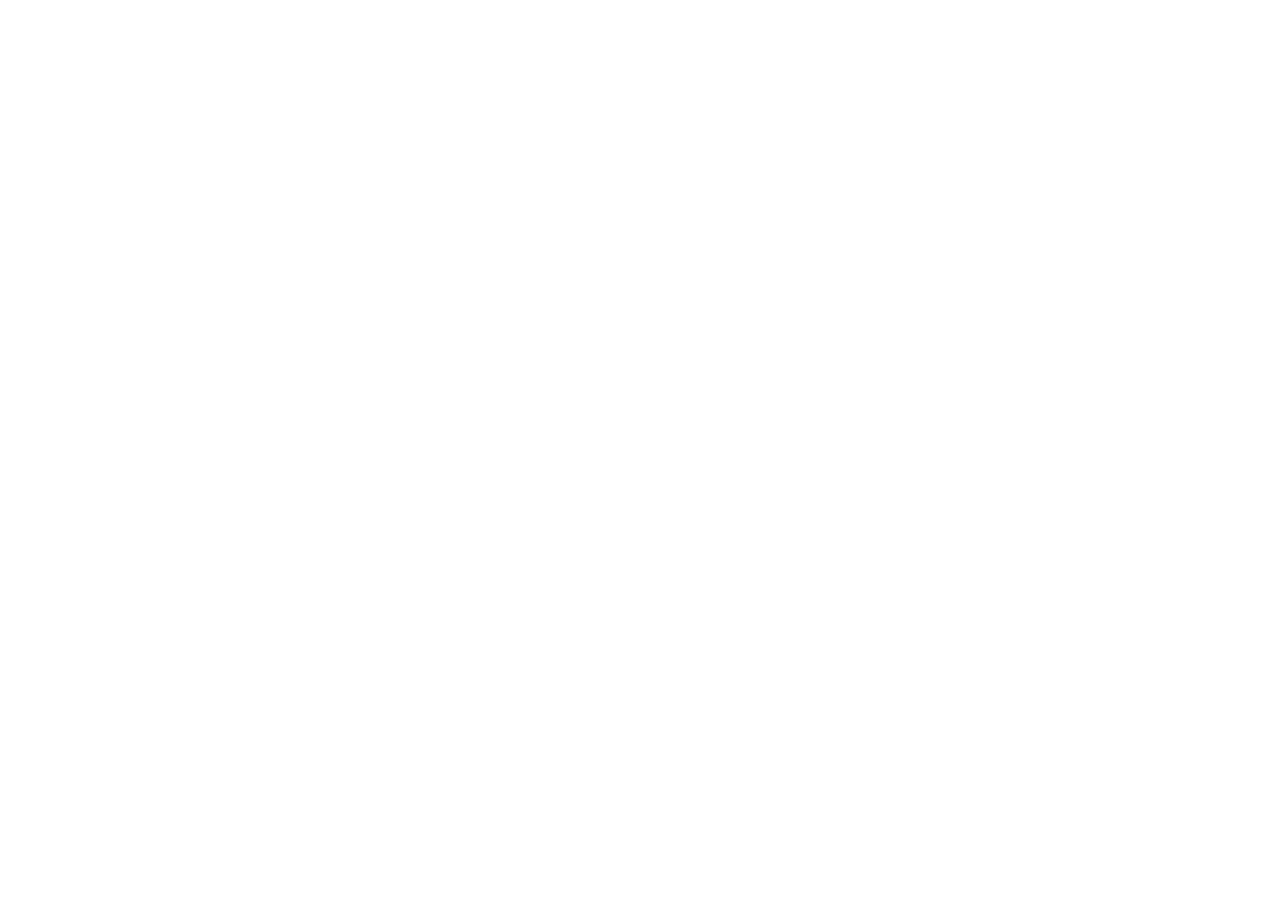
==== index.html @ 366e6bde "初始化項目" ====
<!DOCTYPE html>
<html lang="en">

<head>
    <meta charset="UTF-8">
    <meta http-equiv="X-UA-Compatible" content="IE=edge">
    <meta name="viewport" content="width=device-width, initial-scale=1.0">
    <title>Document</title>
</head>

<body>

</body>

</html>
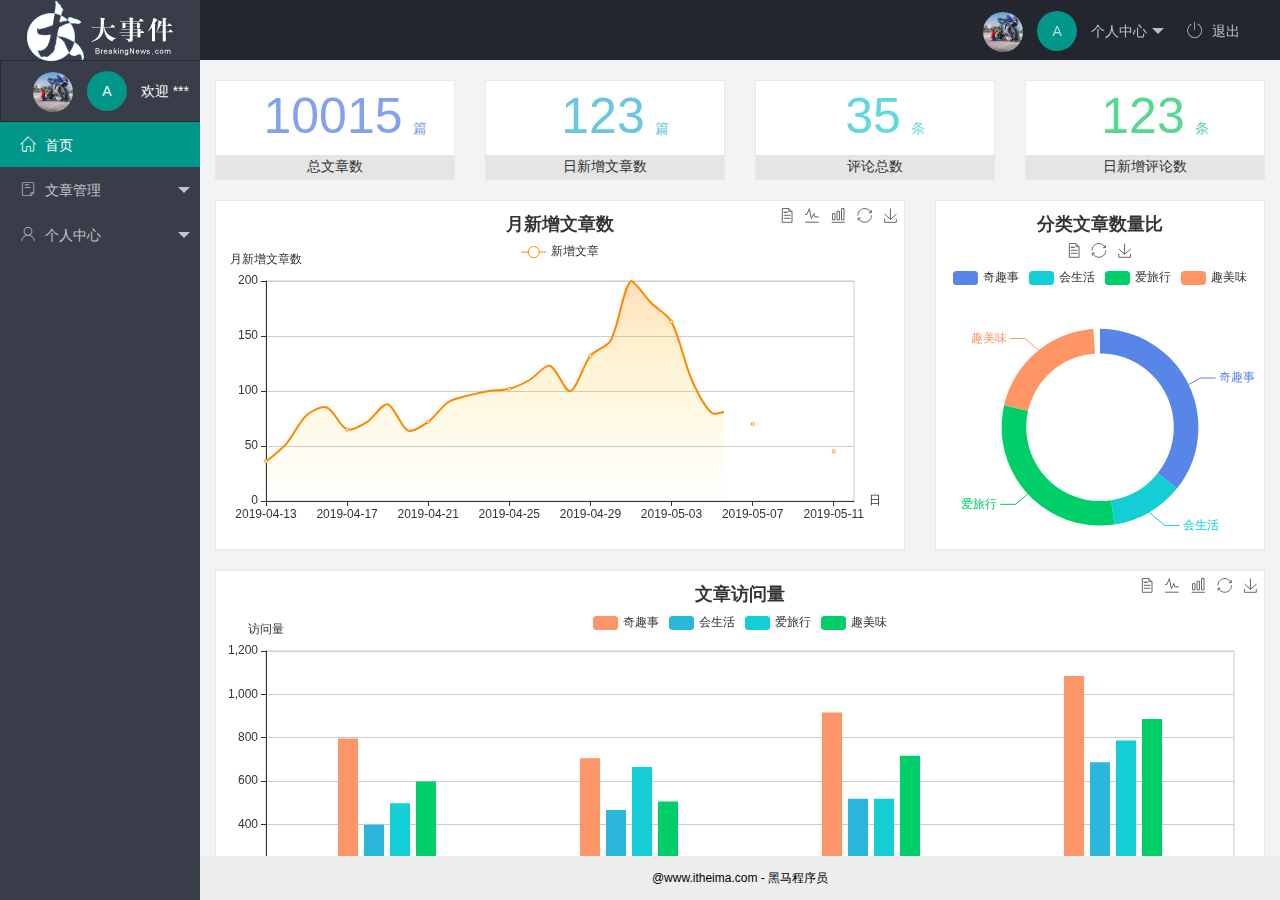
==== commit 201c950c: "完成了主页功能的开发" ====
--- a/index.html
+++ b/index.html
@@ -5,11 +5,112 @@
     <meta charset="UTF-8">
     <meta http-equiv="X-UA-Compatible" content="IE=edge">
     <meta name="viewport" content="width=device-width, initial-scale=1.0">
-    <title>Document</title>
+    <title>后台主页</title>
+    <link rel="stylesheet" href="./assets/lib/layui/css/layui.css">
+    <link rel="stylesheet" href="./assets/fonts/iconfont.css">
+    <link rel="stylesheet" href="./assets/css/index.css">
 </head>
 
 <body>
+    <div class="layui-layout layui-layout-admin">
+        <div class="layui-header">
+            <div class="layui-logo layui-hide-xs layui-bg-black">
+                <img src="./assets/images/logo.png" alt="">
+            </div>
+            <!-- 头部区域（可配合layui 已有的水平导航） -->
 
+            <ul class="layui-nav layui-layout-right">
+                <li class="layui-nav-item layui-hide layui-show-md-inline-block">
+                    <a href="javascript:;">
+                        <img src="./assets/images/adbbbaee9cd2077f464b0414a0a8ca7.jpg" class="layui-nav-img">
+                        <span class="text-avatar">A</span>
+                        个人中心
+                    </a>
+                    <dl class="layui-nav-child">
+                        <dd><a href="">基本资料</a></dd>
+                        <dd><a href="">更换头像</a></dd>
+                        <dd><a href="">重置密码</a></dd>
+                    </dl>
+                </li>
+                <li class="layui-nav-item" lay-header-event="menuRight" lay-unselect>
+                    <a href="javascript:;" id="btn_logout">
+                        <i class="iconfont icon-tuichu"></i>
+                        退出
+                    </a>
+                </li>
+            </ul>
+        </div>
+
+        <div class="layui-side layui-bg-black">
+            <div class="layui-side-scroll">
+                <!-- 头像区域 -->
+                <div class="userinfo">
+                    <img src="./assets/images/adbbbaee9cd2077f464b0414a0a8ca7.jpg" alt="" class="layui-nav-img">
+                    <span class="text-avatar">A</span>
+                    <span class="welcome">欢迎 ***</span>
+                </div>
+                <!-- 左侧导航区域（可配合layui已有的垂直导航） -->
+                <ul class="layui-nav layui-nav-tree" lay-shrink="all">
+                    <li class="layui-nav-item layui-this"><a href="./home/dashboard.html" target="fm">
+                            <i class="iconfont icon-home"></i>
+                            首页
+                        </a></li>
+                    <li class="layui-nav-item">
+                        <a class="" href="javascript:;">
+                            <i class="iconfont icon-16"></i>
+                            文章管理
+                        </a>
+                        <dl class="layui-nav-child">
+                            <dd><a href="javascript:;">
+                                    <i class="layui-icon layui-icon-app"></i>
+                                    文章类别
+                                </a></dd>
+                            <dd><a href="javascript:;"><i class="layui-icon layui-icon-app"></i>
+                                    文章列表
+                                </a></dd>
+                            <dd><a href="javascript:;"><i class="layui-icon layui-icon-app"></i>
+                                    发布文章
+                                </a></dd>
+                        </dl>
+                    </li>
+                    <li class="layui-nav-item">
+                        <a href="javascript:;">
+                            <i class="iconfont icon-user"></i>
+                            个人中心
+                        </a>
+                        <dl class="layui-nav-child">
+                            <dd><a href="javascript:;"><i class="layui-icon layui-icon-app"></i>
+                                    基本资料
+                                </a></dd>
+                            <dd><a href="javascript:;"><i class="layui-icon layui-icon-app"></i>
+                                    更换头像
+                                </a></dd>
+                            <dd><a href="javascript:;"><i class="layui-icon layui-icon-app"></i>
+                                    重置密码
+                                </a></dd>
+                        </dl>
+                    </li>
+
+
+                </ul>
+            </div>
+        </div>
+
+        <div class="layui-body">
+            <!-- 内容主体区域 -->
+            <iframe name="fm" src="./home/dashboard.html" frameborder="0"></iframe>
+        </div>
+
+        <div class="layui-footer">
+            <!-- 底部固定区域 -->
+            @www.itheima.com - 黑马程序员
+        </div>
+    </div>
+
+    <script src="./assets/lib/layui/layui.all.js"></script>
+    <script src="./assets/lib/jquery.js"></script>
+    <script src="./assets/js/baseAPI.js"></script>
+    <script src="./assets/js/index.js"></script>
 </body>
 
 </html>--- a/assets/lib/layui/css/layui.css
+++ b/assets/lib/layui/css/layui.css
@@ -0,0 +1,2 @@
+/** layui-v2.5.5 MIT License By https://www.layui.com */
+ .layui-inline,img{display:inline-block;vertical-align:middle}h1,h2,h3,h4,h5,h6{font-weight:400}.layui-edge,.layui-header,.layui-inline,.layui-main{position:relative}.layui-body,.layui-edge,.layui-elip{overflow:hidden}.layui-btn,.layui-edge,.layui-inline,img{vertical-align:middle}.layui-btn,.layui-disabled,.layui-icon,.layui-unselect{-moz-user-select:none;-webkit-user-select:none;-ms-user-select:none}.layui-elip,.layui-form-checkbox span,.layui-form-pane .layui-form-label{text-overflow:ellipsis;white-space:nowrap}.layui-breadcrumb,.layui-tree-btnGroup{visibility:hidden}blockquote,body,button,dd,div,dl,dt,form,h1,h2,h3,h4,h5,h6,input,li,ol,p,pre,td,textarea,th,ul{margin:0;padding:0;-webkit-tap-highlight-color:rgba(0,0,0,0)}a:active,a:hover{outline:0}img{border:none}li{list-style:none}table{border-collapse:collapse;border-spacing:0}h4,h5,h6{font-size:100%}button,input,optgroup,option,select,textarea{font-family:inherit;font-size:inherit;font-style:inherit;font-weight:inherit;outline:0}pre{white-space:pre-wrap;white-space:-moz-pre-wrap;white-space:-pre-wrap;white-space:-o-pre-wrap;word-wrap:break-word}body{line-height:24px;font:14px Helvetica Neue,Helvetica,PingFang SC,Tahoma,Arial,sans-serif}hr{height:1px;margin:10px 0;border:0;clear:both}a{color:#333;text-decoration:none}a:hover{color:#777}a cite{font-style:normal;*cursor:pointer}.layui-border-box,.layui-border-box *{box-sizing:border-box}.layui-box,.layui-box *{box-sizing:content-box}.layui-clear{clear:both;*zoom:1}.layui-clear:after{content:'\20';clear:both;*zoom:1;display:block;height:0}.layui-inline{*display:inline;*zoom:1}.layui-edge{display:inline-block;width:0;height:0;border-width:6px;border-style:dashed;border-color:transparent}.layui-edge-top{top:-4px;border-bottom-color:#999;border-bottom-style:solid}.layui-edge-right{border-left-color:#999;border-left-style:solid}.layui-edge-bottom{top:2px;border-top-color:#999;border-top-style:solid}.layui-edge-left{border-right-color:#999;border-right-style:solid}.layui-disabled,.layui-disabled:hover{color:#d2d2d2!important;cursor:not-allowed!important}.layui-circle{border-radius:100%}.layui-show{display:block!important}.layui-hide{display:none!important}@font-face{font-family:layui-icon;src:url(../font/iconfont.eot?v=250);src:url(../font/iconfont.eot?v=250#iefix) format('embedded-opentype'),url(../font/iconfont.woff2?v=250) format('woff2'),url(../font/iconfont.woff?v=250) format('woff'),url(../font/iconfont.ttf?v=250) format('truetype'),url(../font/iconfont.svg?v=250#layui-icon) format('svg')}.layui-icon{font-family:layui-icon!important;font-size:16px;font-style:normal;-webkit-font-smoothing:antialiased;-moz-osx-font-smoothing:grayscale}.layui-icon-reply-fill:before{content:"\e611"}.layui-icon-set-fill:before{content:"\e614"}.layui-icon-menu-fill:before{content:"\e60f"}.layui-icon-search:before{content:"\e615"}.layui-icon-share:before{content:"\e641"}.layui-icon-set-sm:before{content:"\e620"}.layui-icon-engine:before{content:"\e628"}.layui-icon-close:before{content:"\1006"}.layui-icon-close-fill:before{content:"\1007"}.layui-icon-chart-screen:before{content:"\e629"}.layui-icon-star:before{content:"\e600"}.layui-icon-circle-dot:before{content:"\e617"}.layui-icon-chat:before{content:"\e606"}.layui-icon-release:before{content:"\e609"}.layui-icon-list:before{content:"\e60a"}.layui-icon-chart:before{content:"\e62c"}.layui-icon-ok-circle:before{content:"\1005"}.layui-icon-layim-theme:before{content:"\e61b"}.layui-icon-table:before{content:"\e62d"}.layui-icon-right:before{content:"\e602"}.layui-icon-left:before{content:"\e603"}.layui-icon-cart-simple:before{content:"\e698"}.layui-icon-face-cry:before{content:"\e69c"}.layui-icon-face-smile:before{content:"\e6af"}.layui-icon-survey:before{content:"\e6b2"}.layui-icon-tree:before{content:"\e62e"}.layui-icon-upload-circle:before{content:"\e62f"}.layui-icon-add-circle:before{content:"\e61f"}.layui-icon-download-circle:before{content:"\e601"}.layui-icon-templeate-1:before{content:"\e630"}.layui-icon-util:before{content:"\e631"}.layui-icon-face-surprised:before{content:"\e664"}.layui-icon-edit:before{content:"\e642"}.layui-icon-speaker:before{content:"\e645"}.layui-icon-down:before{content:"\e61a"}.layui-icon-file:before{content:"\e621"}.layui-icon-layouts:before{content:"\e632"}.layui-icon-rate-half:before{content:"\e6c9"}.layui-icon-add-circle-fine:before{content:"\e608"}.layui-icon-prev-circle:before{content:"\e633"}.layui-icon-read:before{content:"\e705"}.layui-icon-404:before{content:"\e61c"}.layui-icon-carousel:before{content:"\e634"}.layui-icon-help:before{content:"\e607"}.layui-icon-code-circle:before{content:"\e635"}.layui-icon-water:before{content:"\e636"}.layui-icon-username:before{content:"\e66f"}.layui-icon-find-fill:before{content:"\e670"}.layui-icon-about:before{content:"\e60b"}.layui-icon-location:before{content:"\e715"}.layui-icon-up:before{content:"\e619"}.layui-icon-pause:before{content:"\e651"}.layui-icon-date:before{content:"\e637"}.layui-icon-layim-uploadfile:before{content:"\e61d"}.layui-icon-delete:before{content:"\e640"}.layui-icon-play:before{content:"\e652"}.layui-icon-top:before{content:"\e604"}.layui-icon-friends:before{content:"\e612"}.layui-icon-refresh-3:before{content:"\e9aa"}.layui-icon-ok:before{content:"\e605"}.layui-icon-layer:before{content:"\e638"}.layui-icon-face-smile-fine:before{content:"\e60c"}.layui-icon-dollar:before{content:"\e659"}.layui-icon-group:before{content:"\e613"}.layui-icon-layim-download:before{content:"\e61e"}.layui-icon-picture-fine:before{content:"\e60d"}.layui-icon-link:before{content:"\e64c"}.layui-icon-diamond:before{content:"\e735"}.layui-icon-log:before{content:"\e60e"}.layui-icon-rate-solid:before{content:"\e67a"}.layui-icon-fonts-del:before{content:"\e64f"}.layui-icon-unlink:before{content:"\e64d"}.layui-icon-fonts-clear:before{content:"\e639"}.layui-icon-triangle-r:before{content:"\e623"}.layui-icon-circle:before{content:"\e63f"}.layui-icon-radio:before{content:"\e643"}.layui-icon-align-center:before{content:"\e647"}.layui-icon-align-right:before{content:"\e648"}.layui-icon-align-left:before{content:"\e649"}.layui-icon-loading-1:before{content:"\e63e"}.layui-icon-return:before{content:"\e65c"}.layui-icon-fonts-strong:before{content:"\e62b"}.layui-icon-upload:before{content:"\e67c"}.layui-icon-dialogue:before{content:"\e63a"}.layui-icon-video:before{content:"\e6ed"}.layui-icon-headset:before{content:"\e6fc"}.layui-icon-cellphone-fine:before{content:"\e63b"}.layui-icon-add-1:before{content:"\e654"}.layui-icon-face-smile-b:before{content:"\e650"}.layui-icon-fonts-html:before{content:"\e64b"}.layui-icon-form:before{content:"\e63c"}.layui-icon-cart:before{content:"\e657"}.layui-icon-camera-fill:before{content:"\e65d"}.layui-icon-tabs:before{content:"\e62a"}.layui-icon-fonts-code:before{content:"\e64e"}.layui-icon-fire:before{content:"\e756"}.layui-icon-set:before{content:"\e716"}.layui-icon-fonts-u:before{content:"\e646"}.layui-icon-triangle-d:before{content:"\e625"}.layui-icon-tips:before{content:"\e702"}.layui-icon-picture:before{content:"\e64a"}.layui-icon-more-vertical:before{content:"\e671"}.layui-icon-flag:before{content:"\e66c"}.layui-icon-loading:before{content:"\e63d"}.layui-icon-fonts-i:before{content:"\e644"}.layui-icon-refresh-1:before{content:"\e666"}.layui-icon-rmb:before{content:"\e65e"}.layui-icon-home:before{content:"\e68e"}.layui-icon-user:before{content:"\e770"}.layui-icon-notice:before{content:"\e667"}.layui-icon-login-weibo:before{content:"\e675"}.layui-icon-voice:before{content:"\e688"}.layui-icon-upload-drag:before{content:"\e681"}.layui-icon-login-qq:before{content:"\e676"}.layui-icon-snowflake:before{content:"\e6b1"}.layui-icon-file-b:before{content:"\e655"}.layui-icon-template:before{content:"\e663"}.layui-icon-auz:before{content:"\e672"}.layui-icon-console:before{content:"\e665"}.layui-icon-app:before{content:"\e653"}.layui-icon-prev:before{content:"\e65a"}.layui-icon-website:before{content:"\e7ae"}.layui-icon-next:before{content:"\e65b"}.layui-icon-component:before{content:"\e857"}.layui-icon-more:before{content:"\e65f"}.layui-icon-login-wechat:before{content:"\e677"}.layui-icon-shrink-right:before{content:"\e668"}.layui-icon-spread-left:before{content:"\e66b"}.layui-icon-camera:before{content:"\e660"}.layui-icon-note:before{content:"\e66e"}.layui-icon-refresh:before{content:"\e669"}.layui-icon-female:before{content:"\e661"}.layui-icon-male:before{content:"\e662"}.layui-icon-password:before{content:"\e673"}.layui-icon-senior:before{content:"\e674"}.layui-icon-theme:before{content:"\e66a"}.layui-icon-tread:before{content:"\e6c5"}.layui-icon-praise:before{content:"\e6c6"}.layui-icon-star-fill:before{content:"\e658"}.layui-icon-rate:before{content:"\e67b"}.layui-icon-template-1:before{content:"\e656"}.layui-icon-vercode:before{content:"\e679"}.layui-icon-cellphone:before{content:"\e678"}.layui-icon-screen-full:before{content:"\e622"}.layui-icon-screen-restore:before{content:"\e758"}.layui-icon-cols:before{content:"\e610"}.layui-icon-export:before{content:"\e67d"}.layui-icon-print:before{content:"\e66d"}.layui-icon-slider:before{content:"\e714"}.layui-icon-addition:before{content:"\e624"}.layui-icon-subtraction:before{content:"\e67e"}.layui-icon-service:before{content:"\e626"}.layui-icon-transfer:before{content:"\e691"}.layui-main{width:1140px;margin:0 auto}.layui-header{z-index:1000;height:60px}.layui-header a:hover{transition:all .5s;-webkit-transition:all .5s}.layui-side{position:fixed;left:0;top:0;bottom:0;z-index:999;width:200px;overflow-x:hidden}.layui-side-scroll{position:relative;width:220px;height:100%;overflow-x:hidden}.layui-body{position:absolute;left:200px;right:0;top:0;bottom:0;z-index:998;width:auto;overflow-y:auto;box-sizing:border-box}.layui-layout-body{overflow:hidden}.layui-layout-admin .layui-header{background-color:#23262E}.layui-layout-admin .layui-side{top:60px;width:200px;overflow-x:hidden}.layui-layout-admin .layui-body{position:fixed;top:60px;bottom:44px}.layui-layout-admin .layui-main{width:auto;margin:0 15px}.layui-layout-admin .layui-footer{position:fixed;left:200px;right:0;bottom:0;height:44px;line-height:44px;padding:0 15px;background-color:#eee}.layui-layout-admin .layui-logo{position:absolute;left:0;top:0;width:200px;height:100%;line-height:60px;text-align:center;color:#009688;font-size:16px}.layui-layout-admin .layui-header .layui-nav{background:0 0}.layui-layout-left{position:absolute!important;left:200px;top:0}.layui-layout-right{position:absolute!important;right:0;top:0}.layui-container{position:relative;margin:0 auto;padding:0 15px;box-sizing:border-box}.layui-fluid{position:relative;margin:0 auto;padding:0 15px}.layui-row:after,.layui-row:before{content:'';display:block;clear:both}.layui-col-lg1,.layui-col-lg10,.layui-col-lg11,.layui-col-lg12,.layui-col-lg2,.layui-col-lg3,.layui-col-lg4,.layui-col-lg5,.layui-col-lg6,.layui-col-lg7,.layui-col-lg8,.layui-col-lg9,.layui-col-md1,.layui-col-md10,.layui-col-md11,.layui-col-md12,.layui-col-md2,.layui-col-md3,.layui-col-md4,.layui-col-md5,.layui-col-md6,.layui-col-md7,.layui-col-md8,.layui-col-md9,.layui-col-sm1,.layui-col-sm10,.layui-col-sm11,.layui-col-sm12,.layui-col-sm2,.layui-col-sm3,.layui-col-sm4,.layui-col-sm5,.layui-col-sm6,.layui-col-sm7,.layui-col-sm8,.layui-col-sm9,.layui-col-xs1,.layui-col-xs10,.layui-col-xs11,.layui-col-xs12,.layui-col-xs2,.layui-col-xs3,.layui-col-xs4,.layui-col-xs5,.layui-col-xs6,.layui-col-xs7,.layui-col-xs8,.layui-col-xs9{position:relative;display:block;box-sizing:border-box}.layui-col-xs1,.layui-col-xs10,.layui-col-xs11,.layui-col-xs12,.layui-col-xs2,.layui-col-xs3,.layui-col-xs4,.layui-col-xs5,.layui-col-xs6,.layui-col-xs7,.layui-col-xs8,.layui-col-xs9{float:left}.layui-col-xs1{width:8.33333333%}.layui-col-xs2{width:16.66666667%}.layui-col-xs3{width:25%}.layui-col-xs4{width:33.33333333%}.layui-col-xs5{width:41.66666667%}.layui-col-xs6{width:50%}.layui-col-xs7{width:58.33333333%}.layui-col-xs8{width:66.66666667%}.layui-col-xs9{width:75%}.layui-col-xs10{width:83.33333333%}.layui-col-xs11{width:91.66666667%}.layui-col-xs12{width:100%}.layui-col-xs-offset1{margin-left:8.33333333%}.layui-col-xs-offset2{margin-left:16.66666667%}.layui-col-xs-offset3{margin-left:25%}.layui-col-xs-offset4{margin-left:33.33333333%}.layui-col-xs-offset5{margin-left:41.66666667%}.layui-col-xs-offset6{margin-left:50%}.layui-col-xs-offset7{margin-left:58.33333333%}.layui-col-xs-offset8{margin-left:66.66666667%}.layui-col-xs-offset9{margin-left:75%}.layui-col-xs-offset10{margin-left:83.33333333%}.layui-col-xs-offset11{margin-left:91.66666667%}.layui-col-xs-offset12{margin-left:100%}@media screen and (max-width:768px){.layui-hide-xs{display:none!important}.layui-show-xs-block{display:block!important}.layui-show-xs-inline{display:inline!important}.layui-show-xs-inline-block{display:inline-block!important}}@media screen and (min-width:768px){.layui-container{width:750px}.layui-hide-sm{display:none!important}.layui-show-sm-block{display:block!important}.layui-show-sm-inline{display:inline!important}.layui-show-sm-inline-block{display:inline-block!important}.layui-col-sm1,.layui-col-sm10,.layui-col-sm11,.layui-col-sm12,.layui-col-sm2,.layui-col-sm3,.layui-col-sm4,.layui-col-sm5,.layui-col-sm6,.layui-col-sm7,.layui-col-sm8,.layui-col-sm9{float:left}.layui-col-sm1{width:8.33333333%}.layui-col-sm2{width:16.66666667%}.layui-col-sm3{width:25%}.layui-col-sm4{width:33.33333333%}.layui-col-sm5{width:41.66666667%}.layui-col-sm6{width:50%}.layui-col-sm7{width:58.33333333%}.layui-col-sm8{width:66.66666667%}.layui-col-sm9{width:75%}.layui-col-sm10{width:83.33333333%}.layui-col-sm11{width:91.66666667%}.layui-col-sm12{width:100%}.layui-col-sm-offset1{margin-left:8.33333333%}.layui-col-sm-offset2{margin-left:16.66666667%}.layui-col-sm-offset3{margin-left:25%}.layui-col-sm-offset4{margin-left:33.33333333%}.layui-col-sm-offset5{margin-left:41.66666667%}.layui-col-sm-offset6{margin-left:50%}.layui-col-sm-offset7{margin-left:58.33333333%}.layui-col-sm-offset8{margin-left:66.66666667%}.layui-col-sm-offset9{margin-left:75%}.layui-col-sm-offset10{margin-left:83.33333333%}.layui-col-sm-offset11{margin-left:91.66666667%}.layui-col-sm-offset12{margin-left:100%}}@media screen and (min-width:992px){.layui-container{width:970px}.layui-hide-md{display:none!important}.layui-show-md-block{display:block!important}.layui-show-md-inline{display:inline!important}.layui-show-md-inline-block{display:inline-block!important}.layui-col-md1,.layui-col-md10,.layui-col-md11,.layui-col-md12,.layui-col-md2,.layui-col-md3,.layui-col-md4,.layui-col-md5,.layui-col-md6,.layui-col-md7,.layui-col-md8,.layui-col-md9{float:left}.layui-col-md1{width:8.33333333%}.layui-col-md2{width:16.66666667%}.layui-col-md3{width:25%}.layui-col-md4{width:33.33333333%}.layui-col-md5{width:41.66666667%}.layui-col-md6{width:50%}.layui-col-md7{width:58.33333333%}.layui-col-md8{width:66.66666667%}.layui-col-md9{width:75%}.layui-col-md10{width:83.33333333%}.layui-col-md11{width:91.66666667%}.layui-col-md12{width:100%}.layui-col-md-offset1{margin-left:8.33333333%}.layui-col-md-offset2{margin-left:16.66666667%}.layui-col-md-offset3{margin-left:25%}.layui-col-md-offset4{margin-left:33.33333333%}.layui-col-md-offset5{margin-left:41.66666667%}.layui-col-md-offset6{margin-left:50%}.layui-col-md-offset7{margin-left:58.33333333%}.layui-col-md-offset8{margin-left:66.66666667%}.layui-col-md-offset9{margin-left:75%}.layui-col-md-offset10{margin-left:83.33333333%}.layui-col-md-offset11{margin-left:91.66666667%}.layui-col-md-offset12{margin-left:100%}}@media screen and (min-width:1200px){.layui-container{width:1170px}.layui-hide-lg{display:none!important}.layui-show-lg-block{display:block!important}.layui-show-lg-inline{display:inline!important}.layui-show-lg-inline-block{display:inline-block!important}.layui-col-lg1,.layui-col-lg10,.layui-col-lg11,.layui-col-lg12,.layui-col-lg2,.layui-col-lg3,.layui-col-lg4,.layui-col-lg5,.layui-col-lg6,.layui-col-lg7,.layui-col-lg8,.layui-col-lg9{float:left}.layui-col-lg1{width:8.33333333%}.layui-col-lg2{width:16.66666667%}.layui-col-lg3{width:25%}.layui-col-lg4{width:33.33333333%}.layui-col-lg5{width:41.66666667%}.layui-col-lg6{width:50%}.layui-col-lg7{width:58.33333333%}.layui-col-lg8{width:66.66666667%}.layui-col-lg9{width:75%}.layui-col-lg10{width:83.33333333%}.layui-col-lg11{width:91.66666667%}.layui-col-lg12{width:100%}.layui-col-lg-offset1{margin-left:8.33333333%}.layui-col-lg-offset2{margin-left:16.66666667%}.layui-col-lg-offset3{margin-left:25%}.layui-col-lg-offset4{margin-left:33.33333333%}.layui-col-lg-offset5{margin-left:41.66666667%}.layui-col-lg-offset6{margin-left:50%}.layui-col-lg-offset7{margin-left:58.33333333%}.layui-col-lg-offset8{margin-left:66.66666667%}.layui-col-lg-offset9{margin-left:75%}.layui-col-lg-offset10{margin-left:83.33333333%}.layui-col-lg-offset11{margin-left:91.66666667%}.layui-col-lg-offset12{margin-left:100%}}.layui-col-space1{margin:-.5px}.layui-col-space1>*{padding:.5px}.layui-col-space3{margin:-1.5px}.layui-col-space3>*{padding:1.5px}.layui-col-space5{margin:-2.5px}.layui-col-space5>*{padding:2.5px}.layui-col-space8{margin:-3.5px}.layui-col-space8>*{padding:3.5px}.layui-col-space10{margin:-5px}.layui-col-space10>*{padding:5px}.layui-col-space12{margin:-6px}.layui-col-space12>*{padding:6px}.layui-col-space15{margin:-7.5px}.layui-col-space15>*{padding:7.5px}.layui-col-space18{margin:-9px}.layui-col-space18>*{padding:9px}.layui-col-space20{margin:-10px}.layui-col-space20>*{padding:10px}.layui-col-space22{margin:-11px}.layui-col-space22>*{padding:11px}.layui-col-space25{margin:-12.5px}.layui-col-space25>*{padding:12.5px}.layui-col-space30{margin:-15px}.layui-col-space30>*{padding:15px}.layui-btn,.layui-input,.layui-select,.layui-textarea,.layui-upload-button{outline:0;-webkit-appearance:none;transition:all .3s;-webkit-transition:all .3s;box-sizing:border-box}.layui-elem-quote{margin-bottom:10px;padding:15px;line-height:22px;border-left:5px solid #009688;border-radius:0 2px 2px 0;background-color:#f2f2f2}.layui-quote-nm{border-style:solid;border-width:1px 1px 1px 5px;background:0 0}.layui-elem-field{margin-bottom:10px;padding:0;border-width:1px;border-style:solid}.layui-elem-field legend{margin-left:20px;padding:0 10px;font-size:20px;font-weight:300}.layui-field-title{margin:10px 0 20px;border-width:1px 0 0}.layui-field-box{padding:10px 15px}.layui-field-title .layui-field-box{padding:10px 0}.layui-progress{position:relative;height:6px;border-radius:20px;background-color:#e2e2e2}.layui-progress-bar{position:absolute;left:0;top:0;width:0;max-width:100%;height:6px;border-radius:20px;text-align:right;background-color:#5FB878;transition:all .3s;-webkit-transition:all .3s}.layui-progress-big,.layui-progress-big .layui-progress-bar{height:18px;line-height:18px}.layui-progress-text{position:relative;top:-20px;line-height:18px;font-size:12px;color:#666}.layui-progress-big .layui-progress-text{position:static;padding:0 10px;color:#fff}.layui-collapse{border-width:1px;border-style:solid;border-radius:2px}.layui-colla-content,.layui-colla-item{border-top-width:1px;border-top-style:solid}.layui-colla-item:first-child{border-top:none}.layui-colla-title{position:relative;height:42px;line-height:42px;padding:0 15px 0 35px;color:#333;background-color:#f2f2f2;cursor:pointer;font-size:14px;overflow:hidden}.layui-colla-content{display:none;padding:10px 15px;line-height:22px;color:#666}.layui-colla-icon{position:absolute;left:15px;top:0;font-size:14px}.layui-card{margin-bottom:15px;border-radius:2px;background-color:#fff;box-shadow:0 1px 2px 0 rgba(0,0,0,.05)}.layui-card:last-child{margin-bottom:0}.layui-card-header{position:relative;height:42px;line-height:42px;padding:0 15px;border-bottom:1px solid #f6f6f6;color:#333;border-radius:2px 2px 0 0;font-size:14px}.layui-bg-black,.layui-bg-blue,.layui-bg-cyan,.layui-bg-green,.layui-bg-orange,.layui-bg-red{color:#fff!important}.layui-card-body{position:relative;padding:10px 15px;line-height:24px}.layui-card-body[pad15]{padding:15px}.layui-card-body[pad20]{padding:20px}.layui-card-body .layui-table{margin:5px 0}.layui-card .layui-tab{margin:0}.layui-panel-window{position:relative;padding:15px;border-radius:0;border-top:5px solid #E6E6E6;background-color:#fff}.layui-auxiliar-moving{position:fixed;left:0;right:0;top:0;bottom:0;width:100%;height:100%;background:0 0;z-index:9999999999}.layui-form-label,.layui-form-mid,.layui-form-select,.layui-input-block,.layui-input-inline,.layui-textarea{position:relative}.layui-bg-red{background-color:#FF5722!important}.layui-bg-orange{background-color:#FFB800!important}.layui-bg-green{background-color:#009688!important}.layui-bg-cyan{background-color:#2F4056!important}.layui-bg-blue{background-color:#1E9FFF!important}.layui-bg-black{background-color:#393D49!important}.layui-bg-gray{background-color:#eee!important;color:#666!important}.layui-badge-rim,.layui-colla-content,.layui-colla-item,.layui-collapse,.layui-elem-field,.layui-form-pane .layui-form-item[pane],.layui-form-pane .layui-form-label,.layui-input,.layui-layedit,.layui-layedit-tool,.layui-quote-nm,.layui-select,.layui-tab-bar,.layui-tab-card,.layui-tab-title,.layui-tab-title .layui-this:after,.layui-textarea{border-color:#e6e6e6}.layui-timeline-item:before,hr{background-color:#e6e6e6}.layui-text{line-height:22px;font-size:14px;color:#666}.layui-text h1,.layui-text h2,.layui-text h3{font-weight:500;color:#333}.layui-text h1{font-size:30px}.layui-text h2{font-size:24px}.layui-text h3{font-size:18px}.layui-text a:not(.layui-btn){color:#01AAED}.layui-text a:not(.layui-btn):hover{text-decoration:underline}.layui-text ul{padding:5px 0 5px 15px}.layui-text ul li{margin-top:5px;list-style-type:disc}.layui-text em,.layui-word-aux{color:#999!important;padding:0 5px!important}.layui-btn{display:inline-block;height:38px;line-height:38px;padding:0 18px;background-color:#009688;color:#fff;white-space:nowrap;text-align:center;font-size:14px;border:none;border-radius:2px;cursor:pointer}.layui-btn:hover{opacity:.8;filter:alpha(opacity=80);color:#fff}.layui-btn:active{opacity:1;filter:alpha(opacity=100)}.layui-btn+.layui-btn{margin-left:10px}.layui-btn-container{font-size:0}.layui-btn-container .layui-btn{margin-right:10px;margin-bottom:10px}.layui-btn-container .layui-btn+.layui-btn{margin-left:0}.layui-table .layui-btn-container .layui-btn{margin-bottom:9px}.layui-btn-radius{border-radius:100px}.layui-btn .layui-icon{margin-right:3px;font-size:18px;vertical-align:bottom;vertical-align:middle\9}.layui-btn-primary{border:1px solid #C9C9C9;background-color:#fff;color:#555}.layui-btn-primary:hover{border-color:#009688;color:#333}.layui-btn-normal{background-color:#1E9FFF}.layui-btn-warm{background-color:#FFB800}.layui-btn-danger{background-color:#FF5722}.layui-btn-checked{background-color:#5FB878}.layui-btn-disabled,.layui-btn-disabled:active,.layui-btn-disabled:hover{border:1px solid #e6e6e6;background-color:#FBFBFB;color:#C9C9C9;cursor:not-allowed;opacity:1}.layui-btn-lg{height:44px;line-height:44px;padding:0 25px;font-size:16px}.layui-btn-sm{height:30px;line-height:30px;padding:0 10px;font-size:12px}.layui-btn-sm i{font-size:16px!important}.layui-btn-xs{height:22px;line-height:22px;padding:0 5px;font-size:12px}.layui-btn-xs i{font-size:14px!important}.layui-btn-group{display:inline-block;vertical-align:middle;font-size:0}.layui-btn-group .layui-btn{margin-left:0!important;margin-right:0!important;border-left:1px solid rgba(255,255,255,.5);border-radius:0}.layui-btn-group .layui-btn-primary{border-left:none}.layui-btn-group .layui-btn-primary:hover{border-color:#C9C9C9;color:#009688}.layui-btn-group .layui-btn:first-child{border-left:none;border-radius:2px 0 0 2px}.layui-btn-group .layui-btn-primary:first-child{border-left:1px solid #c9c9c9}.layui-btn-group .layui-btn:last-child{border-radius:0 2px 2px 0}.layui-btn-group .layui-btn+.layui-btn{margin-left:0}.layui-btn-group+.layui-btn-group{margin-left:10px}.layui-btn-fluid{width:100%}.layui-input,.layui-select,.layui-textarea{height:38px;line-height:1.3;line-height:38px\9;border-width:1px;border-style:solid;background-color:#fff;border-radius:2px}.layui-input::-webkit-input-placeholder,.layui-select::-webkit-input-placeholder,.layui-textarea::-webkit-input-placeholder{line-height:1.3}.layui-input,.layui-textarea{display:block;width:100%;padding-left:10px}.layui-input:hover,.layui-textarea:hover{border-color:#D2D2D2!important}.layui-input:focus,.layui-textarea:focus{border-color:#C9C9C9!important}.layui-textarea{min-height:100px;height:auto;line-height:20px;padding:6px 10px;resize:vertical}.layui-select{padding:0 10px}.layui-form input[type=checkbox],.layui-form input[type=radio],.layui-form select{display:none}.layui-form [lay-ignore]{display:initial}.layui-form-item{margin-bottom:15px;clear:both;*zoom:1}.layui-form-item:after{content:'\20';clear:both;*zoom:1;display:block;height:0}.layui-form-label{float:left;display:block;padding:9px 15px;width:80px;font-weight:400;line-height:20px;text-align:right}.layui-form-label-col{display:block;float:none;padding:9px 0;line-height:20px;text-align:left}.layui-form-item .layui-inline{margin-bottom:5px;margin-right:10px}.layui-input-block{margin-left:110px;min-height:36px}.layui-input-inline{display:inline-block;vertical-align:middle}.layui-form-item .layui-input-inline{float:left;width:190px;margin-right:10px}.layui-form-text .layui-input-inline{width:auto}.layui-form-mid{float:left;display:block;padding:9px 0!important;line-height:20px;margin-right:10px}.layui-form-danger+.layui-form-select .layui-input,.layui-form-danger:focus{border-color:#FF5722!important}.layui-form-select .layui-input{padding-right:30px;cursor:pointer}.layui-form-select .layui-edge{position:absolute;right:10px;top:50%;margin-top:-3px;cursor:pointer;border-width:6px;border-top-color:#c2c2c2;border-top-style:solid;transition:all .3s;-webkit-transition:all .3s}.layui-form-select dl{display:none;position:absolute;left:0;top:42px;padding:5px 0;z-index:899;min-width:100%;border:1px solid #d2d2d2;max-height:300px;overflow-y:auto;background-color:#fff;border-radius:2px;box-shadow:0 2px 4px rgba(0,0,0,.12);box-sizing:border-box}.layui-form-select dl dd,.layui-form-select dl dt{padding:0 10px;line-height:36px;white-space:nowrap;overflow:hidden;text-overflow:ellipsis}.layui-form-select dl dt{font-size:12px;color:#999}.layui-form-select dl dd{cursor:pointer}.layui-form-select dl dd:hover{background-color:#f2f2f2;-webkit-transition:.5s all;transition:.5s all}.layui-form-select .layui-select-group dd{padding-left:20px}.layui-form-select dl dd.layui-select-tips{padding-left:10px!important;color:#999}.layui-form-select dl dd.layui-this{background-color:#5FB878;color:#fff}.layui-form-checkbox,.layui-form-select dl dd.layui-disabled{background-color:#fff}.layui-form-selected dl{display:block}.layui-form-checkbox,.layui-form-checkbox *,.layui-form-switch{display:inline-block;vertical-align:middle}.layui-form-selected .layui-edge{margin-top:-9px;-webkit-transform:rotate(180deg);transform:rotate(180deg);margin-top:-3px\9}:root .layui-form-selected .layui-edge{margin-top:-9px\0/IE9}.layui-form-selectup dl{top:auto;bottom:42px}.layui-select-none{margin:5px 0;text-align:center;color:#999}.layui-select-disabled .layui-disabled{border-color:#eee!important}.layui-select-disabled .layui-edge{border-top-color:#d2d2d2}.layui-form-checkbox{position:relative;height:30px;line-height:30px;margin-right:10px;padding-right:30px;cursor:pointer;font-size:0;-webkit-transition:.1s linear;transition:.1s linear;box-sizing:border-box}.layui-form-checkbox span{padding:0 10px;height:100%;font-size:14px;border-radius:2px 0 0 2px;background-color:#d2d2d2;color:#fff;overflow:hidden}.layui-form-checkbox:hover span{background-color:#c2c2c2}.layui-form-checkbox i{position:absolute;right:0;top:0;width:30px;height:28px;border:1px solid #d2d2d2;border-left:none;border-radius:0 2px 2px 0;color:#fff;font-size:20px;text-align:center}.layui-form-checkbox:hover i{border-color:#c2c2c2;color:#c2c2c2}.layui-form-checked,.layui-form-checked:hover{border-color:#5FB878}.layui-form-checked span,.layui-form-checked:hover span{background-color:#5FB878}.layui-form-checked i,.layui-form-checked:hover i{color:#5FB878}.layui-form-item .layui-form-checkbox{margin-top:4px}.layui-form-checkbox[lay-skin=primary]{height:auto!important;line-height:normal!important;min-width:18px;min-height:18px;border:none!important;margin-right:0;padding-left:28px;padding-right:0;background:0 0}.layui-form-checkbox[lay-skin=primary] span{padding-left:0;padding-right:15px;line-height:18px;background:0 0;color:#666}.layui-form-checkbox[lay-skin=primary] i{right:auto;left:0;width:16px;height:16px;line-height:16px;border:1px solid #d2d2d2;font-size:12px;border-radius:2px;background-color:#fff;-webkit-transition:.1s linear;transition:.1s linear}.layui-form-checkbox[lay-skin=primary]:hover i{border-color:#5FB878;color:#fff}.layui-form-checked[lay-skin=primary] i{border-color:#5FB878!important;background-color:#5FB878;color:#fff}.layui-checkbox-disbaled[lay-skin=primary] span{background:0 0!important;color:#c2c2c2}.layui-checkbox-disbaled[lay-skin=primary]:hover i{border-color:#d2d2d2}.layui-form-item .layui-form-checkbox[lay-skin=primary]{margin-top:10px}.layui-form-switch{position:relative;height:22px;line-height:22px;min-width:35px;padding:0 5px;margin-top:8px;border:1px solid #d2d2d2;border-radius:20px;cursor:pointer;background-color:#fff;-webkit-transition:.1s linear;transition:.1s linear}.layui-form-switch i{position:absolute;left:5px;top:3px;width:16px;height:16px;border-radius:20px;background-color:#d2d2d2;-webkit-transition:.1s linear;transition:.1s linear}.layui-form-switch em{position:relative;top:0;width:25px;margin-left:21px;padding:0!important;text-align:center!important;color:#999!important;font-style:normal!important;font-size:12px}.layui-form-onswitch{border-color:#5FB878;background-color:#5FB878}.layui-checkbox-disbaled,.layui-checkbox-disbaled i{border-color:#e2e2e2!important}.layui-form-onswitch i{left:100%;margin-left:-21px;background-color:#fff}.layui-form-onswitch em{margin-left:5px;margin-right:21px;color:#fff!important}.layui-checkbox-disbaled span{background-color:#e2e2e2!important}.layui-checkbox-disbaled:hover i{color:#fff!important}[lay-radio]{display:none}.layui-form-radio,.layui-form-radio *{display:inline-block;vertical-align:middle}.layui-form-radio{line-height:28px;margin:6px 10px 0 0;padding-right:10px;cursor:pointer;font-size:0}.layui-form-radio *{font-size:14px}.layui-form-radio>i{margin-right:8px;font-size:22px;color:#c2c2c2}.layui-form-radio>i:hover,.layui-form-radioed>i{color:#5FB878}.layui-radio-disbaled>i{color:#e2e2e2!important}.layui-form-pane .layui-form-label{width:110px;padding:8px 15px;height:38px;line-height:20px;border-width:1px;border-style:solid;border-radius:2px 0 0 2px;text-align:center;background-color:#FBFBFB;overflow:hidden;box-sizing:border-box}.layui-form-pane .layui-input-inline{margin-left:-1px}.layui-form-pane .layui-input-block{margin-left:110px;left:-1px}.layui-form-pane .layui-input{border-radius:0 2px 2px 0}.layui-form-pane .layui-form-text .layui-form-label{float:none;width:100%;border-radius:2px;box-sizing:border-box;text-align:left}.layui-form-pane .layui-form-text .layui-input-inline{display:block;margin:0;top:-1px;clear:both}.layui-form-pane .layui-form-text .layui-input-block{margin:0;left:0;top:-1px}.layui-form-pane .layui-form-text .layui-textarea{min-height:100px;border-radius:0 0 2px 2px}.layui-form-pane .layui-form-checkbox{margin:4px 0 4px 10px}.layui-form-pane .layui-form-radio,.layui-form-pane .layui-form-switch{margin-top:6px;margin-left:10px}.layui-form-pane .layui-form-item[pane]{position:relative;border-width:1px;border-style:solid}.layui-form-pane .layui-form-item[pane] .layui-form-label{position:absolute;left:0;top:0;height:100%;border-width:0 1px 0 0}.layui-form-pane .layui-form-item[pane] .layui-input-inline{margin-left:110px}@media screen and (max-width:450px){.layui-form-item .layui-form-label{text-overflow:ellipsis;overflow:hidden;white-space:nowrap}.layui-form-item .layui-inline{display:block;margin-right:0;margin-bottom:20px;clear:both}.layui-form-item .layui-inline:after{content:'\20';clear:both;display:block;height:0}.layui-form-item .layui-input-inline{display:block;float:none;left:-3px;width:auto;margin:0 0 10px 112px}.layui-form-item .layui-input-inline+.layui-form-mid{margin-left:110px;top:-5px;padding:0}.layui-form-item .layui-form-checkbox{margin-right:5px;margin-bottom:5px}}.layui-layedit{border-width:1px;border-style:solid;border-radius:2px}.layui-layedit-tool{padding:3px 5px;border-bottom-width:1px;border-bottom-style:solid;font-size:0}.layedit-tool-fixed{position:fixed;top:0;border-top:1px solid #e2e2e2}.layui-layedit-tool .layedit-tool-mid,.layui-layedit-tool .layui-icon{display:inline-block;vertical-align:middle;text-align:center;font-size:14px}.layui-layedit-tool .layui-icon{position:relative;width:32px;height:30px;line-height:30px;margin:3px 5px;color:#777;cursor:pointer;border-radius:2px}.layui-layedit-tool .layui-icon:hover{color:#393D49}.layui-layedit-tool .layui-icon:active{color:#000}.layui-layedit-tool .layedit-tool-active{background-color:#e2e2e2;color:#000}.layui-layedit-tool .layui-disabled,.layui-layedit-tool .layui-disabled:hover{color:#d2d2d2;cursor:not-allowed}.layui-layedit-tool .layedit-tool-mid{width:1px;height:18px;margin:0 10px;background-color:#d2d2d2}.layedit-tool-html{width:50px!important;font-size:30px!important}.layedit-tool-b,.layedit-tool-code,.layedit-tool-help{font-size:16px!important}.layedit-tool-d,.layedit-tool-face,.layedit-tool-image,.layedit-tool-unlink{font-size:18px!important}.layedit-tool-image input{position:absolute;font-size:0;left:0;top:0;width:100%;height:100%;opacity:.01;filter:Alpha(opacity=1);cursor:pointer}.layui-layedit-iframe iframe{display:block;width:100%}#LAY_layedit_code{overflow:hidden}.layui-laypage{display:inline-block;*display:inline;*zoom:1;vertical-align:middle;margin:10px 0;font-size:0}.layui-laypage>a:first-child,.layui-laypage>a:first-child em{border-radius:2px 0 0 2px}.layui-laypage>a:last-child,.layui-laypage>a:last-child em{border-radius:0 2px 2px 0}.layui-laypage>:first-child{margin-left:0!important}.layui-laypage>:last-child{margin-right:0!important}.layui-laypage a,.layui-laypage button,.layui-laypage input,.layui-laypage select,.layui-laypage span{border:1px solid #e2e2e2}.layui-laypage a,.layui-laypage span{display:inline-block;*display:inline;*zoom:1;vertical-align:middle;padding:0 15px;height:28px;line-height:28px;margin:0 -1px 5px 0;background-color:#fff;color:#333;font-size:12px}.layui-flow-more a *,.layui-laypage input,.layui-table-view select[lay-ignore]{display:inline-block}.layui-laypage a:hover{color:#009688}.layui-laypage em{font-style:normal}.layui-laypage .layui-laypage-spr{color:#999;font-weight:700}.layui-laypage a{text-decoration:none}.layui-laypage .layui-laypage-curr{position:relative}.layui-laypage .layui-laypage-curr em{position:relative;color:#fff}.layui-laypage .layui-laypage-curr .layui-laypage-em{position:absolute;left:-1px;top:-1px;padding:1px;width:100%;height:100%;background-color:#009688}.layui-laypage-em{border-radius:2px}.layui-laypage-next em,.layui-laypage-prev em{font-family:Sim sun;font-size:16px}.layui-laypage .layui-laypage-count,.layui-laypage .layui-laypage-limits,.layui-laypage .layui-laypage-refresh,.layui-laypage .layui-laypage-skip{margin-left:10px;margin-right:10px;padding:0;border:none}.layui-laypage .layui-laypage-limits,.layui-laypage .layui-laypage-refresh{vertical-align:top}.layui-laypage .layui-laypage-refresh i{font-size:18px;cursor:pointer}.layui-laypage select{height:22px;padding:3px;border-radius:2px;cursor:pointer}.layui-laypage .layui-laypage-skip{height:30px;line-height:30px;color:#999}.layui-laypage button,.layui-laypage input{height:30px;line-height:30px;border-radius:2px;vertical-align:top;background-color:#fff;box-sizing:border-box}.layui-laypage input{width:40px;margin:0 10px;padding:0 3px;text-align:center}.layui-laypage input:focus,.layui-laypage select:focus{border-color:#009688!important}.layui-laypage button{margin-left:10px;padding:0 10px;cursor:pointer}.layui-table,.layui-table-view{margin:10px 0}.layui-flow-more{margin:10px 0;text-align:center;color:#999;font-size:14px}.layui-flow-more a{height:32px;line-height:32px}.layui-flow-more a *{vertical-align:top}.layui-flow-more a cite{padding:0 20px;border-radius:3px;background-color:#eee;color:#333;font-style:normal}.layui-flow-more a cite:hover{opacity:.8}.layui-flow-more a i{font-size:30px;color:#737383}.layui-table{width:100%;background-color:#fff;color:#666}.layui-table tr{transition:all .3s;-webkit-transition:all .3s}.layui-table th{text-align:left;font-weight:400}.layui-table tbody tr:hover,.layui-table thead tr,.layui-table-click,.layui-table-header,.layui-table-hover,.layui-table-mend,.layui-table-patch,.layui-table-tool,.layui-table-total,.layui-table-total tr,.layui-table[lay-even] tr:nth-child(even){background-color:#f2f2f2}.layui-table td,.layui-table th,.layui-table-col-set,.layui-table-fixed-r,.layui-table-grid-down,.layui-table-header,.layui-table-page,.layui-table-tips-main,.layui-table-tool,.layui-table-total,.layui-table-view,.layui-table[lay-skin=line],.layui-table[lay-skin=row]{border-width:1px;border-style:solid;border-color:#e6e6e6}.layui-table td,.layui-table th{position:relative;padding:9px 15px;min-height:20px;line-height:20px;font-size:14px}.layui-table[lay-skin=line] td,.layui-table[lay-skin=line] th{border-width:0 0 1px}.layui-table[lay-skin=row] td,.layui-table[lay-skin=row] th{border-width:0 1px 0 0}.layui-table[lay-skin=nob] td,.layui-table[lay-skin=nob] th{border:none}.layui-table img{max-width:100px}.layui-table[lay-size=lg] td,.layui-table[lay-size=lg] th{padding:15px 30px}.layui-table-view .layui-table[lay-size=lg] .layui-table-cell{height:40px;line-height:40px}.layui-table[lay-size=sm] td,.layui-table[lay-size=sm] th{font-size:12px;padding:5px 10px}.layui-table-view .layui-table[lay-size=sm] .layui-table-cell{height:20px;line-height:20px}.layui-table[lay-data]{display:none}.layui-table-box{position:relative;overflow:hidden}.layui-table-view .layui-table{position:relative;width:auto;margin:0}.layui-table-view .layui-table[lay-skin=line]{border-width:0 1px 0 0}.layui-table-view .layui-table[lay-skin=row]{border-width:0 0 1px}.layui-table-view .layui-table td,.layui-table-view .layui-table th{padding:5px 0;border-top:none;border-left:none}.layui-table-view .layui-table th.layui-unselect .layui-table-cell span{cursor:pointer}.layui-table-view .layui-table td{cursor:default}.layui-table-view .layui-table td[data-edit=text]{cursor:text}.layui-table-view .layui-form-checkbox[lay-skin=primary] i{width:18px;height:18px}.layui-table-view .layui-form-radio{line-height:0;padding:0}.layui-table-view .layui-form-radio>i{margin:0;font-size:20px}.layui-table-init{position:absolute;left:0;top:0;width:100%;height:100%;text-align:center;z-index:110}.layui-table-init .layui-icon{position:absolute;left:50%;top:50%;margin:-15px 0 0 -15px;font-size:30px;color:#c2c2c2}.layui-table-header{border-width:0 0 1px;overflow:hidden}.layui-table-header .layui-table{margin-bottom:-1px}.layui-table-tool .layui-inline[lay-event]{position:relative;width:26px;height:26px;padding:5px;line-height:16px;margin-right:10px;text-align:center;color:#333;border:1px solid #ccc;cursor:pointer;-webkit-transition:.5s all;transition:.5s all}.layui-table-tool .layui-inline[lay-event]:hover{border:1px solid #999}.layui-table-tool-temp{padding-right:120px}.layui-table-tool-self{position:absolute;right:17px;top:10px}.layui-table-tool .layui-table-tool-self .layui-inline[lay-event]{margin:0 0 0 10px}.layui-table-tool-panel{position:absolute;top:29px;left:-1px;padding:5px 0;min-width:150px;min-height:40px;border:1px solid #d2d2d2;text-align:left;overflow-y:auto;background-color:#fff;box-shadow:0 2px 4px rgba(0,0,0,.12)}.layui-table-cell,.layui-table-tool-panel li{overflow:hidden;text-overflow:ellipsis;white-space:nowrap}.layui-table-tool-panel li{padding:0 10px;line-height:30px;-webkit-transition:.5s all;transition:.5s all}.layui-table-tool-panel li .layui-form-checkbox[lay-skin=primary]{width:100%;padding-left:28px}.layui-table-tool-panel li:hover{background-color:#f2f2f2}.layui-table-tool-panel li .layui-form-checkbox[lay-skin=primary] i{position:absolute;left:0;top:0}.layui-table-tool-panel li .layui-form-checkbox[lay-skin=primary] span{padding:0}.layui-table-tool .layui-table-tool-self .layui-table-tool-panel{left:auto;right:-1px}.layui-table-col-set{position:absolute;right:0;top:0;width:20px;height:100%;border-width:0 0 0 1px;background-color:#fff}.layui-table-sort{width:10px;height:20px;margin-left:5px;cursor:pointer!important}.layui-table-sort .layui-edge{position:absolute;left:5px;border-width:5px}.layui-table-sort .layui-table-sort-asc{top:3px;border-top:none;border-bottom-style:solid;border-bottom-color:#b2b2b2}.layui-table-sort .layui-table-sort-asc:hover{border-bottom-color:#666}.layui-table-sort .layui-table-sort-desc{bottom:5px;border-bottom:none;border-top-style:solid;border-top-color:#b2b2b2}.layui-table-sort .layui-table-sort-desc:hover{border-top-color:#666}.layui-table-sort[lay-sort=asc] .layui-table-sort-asc{border-bottom-color:#000}.layui-table-sort[lay-sort=desc] .layui-table-sort-desc{border-top-color:#000}.layui-table-cell{height:28px;line-height:28px;padding:0 15px;position:relative;box-sizing:border-box}.layui-table-cell .layui-form-checkbox[lay-skin=primary]{top:-1px;padding:0}.layui-table-cell .layui-table-link{color:#01AAED}.laytable-cell-checkbox,.laytable-cell-numbers,.laytable-cell-radio,.laytable-cell-space{padding:0;text-align:center}.layui-table-body{position:relative;overflow:auto;margin-right:-1px;margin-bottom:-1px}.layui-table-body .layui-none{line-height:26px;padding:15px;text-align:center;color:#999}.layui-table-fixed{position:absolute;left:0;top:0;z-index:101}.layui-table-fixed .layui-table-body{overflow:hidden}.layui-table-fixed-l{box-shadow:0 -1px 8px rgba(0,0,0,.08)}.layui-table-fixed-r{left:auto;right:-1px;border-width:0 0 0 1px;box-shadow:-1px 0 8px rgba(0,0,0,.08)}.layui-table-fixed-r .layui-table-header{position:relative;overflow:visible}.layui-table-mend{position:absolute;right:-49px;top:0;height:100%;width:50px}.layui-table-tool{position:relative;z-index:890;width:100%;min-height:50px;line-height:30px;padding:10px 15px;border-width:0 0 1px}.layui-table-tool .layui-btn-container{margin-bottom:-10px}.layui-table-page,.layui-table-total{border-width:1px 0 0;margin-bottom:-1px;overflow:hidden}.layui-table-page{position:relative;width:100%;padding:7px 7px 0;height:41px;font-size:12px;white-space:nowrap}.layui-table-page>div{height:26px}.layui-table-page .layui-laypage{margin:0}.layui-table-page .layui-laypage a,.layui-table-page .layui-laypage span{height:26px;line-height:26px;margin-bottom:10px;border:none;background:0 0}.layui-table-page .layui-laypage a,.layui-table-page .layui-laypage span.layui-laypage-curr{padding:0 12px}.layui-table-page .layui-laypage span{margin-left:0;padding:0}.layui-table-page .layui-laypage .layui-laypage-prev{margin-left:-7px!important}.layui-table-page .layui-laypage .layui-laypage-curr .layui-laypage-em{left:0;top:0;padding:0}.layui-table-page .layui-laypage button,.layui-table-page .layui-laypage input{height:26px;line-height:26px}.layui-table-page .layui-laypage input{width:40px}.layui-table-page .layui-laypage button{padding:0 10px}.layui-table-page select{height:18px}.layui-table-patch .layui-table-cell{padding:0;width:30px}.layui-table-edit{position:absolute;left:0;top:0;width:100%;height:100%;padding:0 14px 1px;border-radius:0;box-shadow:1px 1px 20px rgba(0,0,0,.15)}.layui-table-edit:focus{border-color:#5FB878!important}select.layui-table-edit{padding:0 0 0 10px;border-color:#C9C9C9}.layui-table-view .layui-form-checkbox,.layui-table-view .layui-form-radio,.layui-table-view .layui-form-switch{top:0;margin:0;box-sizing:content-box}.layui-table-view .layui-form-checkbox{top:-1px;height:26px;line-height:26px}.layui-table-view .layui-form-checkbox i{height:26px}.layui-table-grid .layui-table-cell{overflow:visible}.layui-table-grid-down{position:absolute;top:0;right:0;width:26px;height:100%;padding:5px 0;border-width:0 0 0 1px;text-align:center;background-color:#fff;color:#999;cursor:pointer}.layui-table-grid-down .layui-icon{position:absolute;top:50%;left:50%;margin:-8px 0 0 -8px}.layui-table-grid-down:hover{background-color:#fbfbfb}body .layui-table-tips .layui-layer-content{background:0 0;padding:0;box-shadow:0 1px 6px rgba(0,0,0,.12)}.layui-table-tips-main{margin:-44px 0 0 -1px;max-height:150px;padding:8px 15px;font-size:14px;overflow-y:scroll;background-color:#fff;color:#666}.layui-table-tips-c{position:absolute;right:-3px;top:-13px;width:20px;height:20px;padding:3px;cursor:pointer;background-color:#666;border-radius:50%;color:#fff}.layui-table-tips-c:hover{background-color:#777}.layui-table-tips-c:before{position:relative;right:-2px}.layui-upload-file{display:none!important;opacity:.01;filter:Alpha(opacity=1)}.layui-upload-drag,.layui-upload-form,.layui-upload-wrap{display:inline-block}.layui-upload-list{margin:10px 0}.layui-upload-choose{padding:0 10px;color:#999}.layui-upload-drag{position:relative;padding:30px;border:1px dashed #e2e2e2;background-color:#fff;text-align:center;cursor:pointer;color:#999}.layui-upload-drag .layui-icon{font-size:50px;color:#009688}.layui-upload-drag[lay-over]{border-color:#009688}.layui-upload-iframe{position:absolute;width:0;height:0;border:0;visibility:hidden}.layui-upload-wrap{position:relative;vertical-align:middle}.layui-upload-wrap .layui-upload-file{display:block!important;position:absolute;left:0;top:0;z-index:10;font-size:100px;width:100%;height:100%;opacity:.01;filter:Alpha(opacity=1);cursor:pointer}.layui-transfer-active,.layui-transfer-box{display:inline-block;vertical-align:middle}.layui-transfer-box,.layui-transfer-header,.layui-transfer-search{border-width:0;border-style:solid;border-color:#e6e6e6}.layui-transfer-box{position:relative;border-width:1px;width:200px;height:360px;border-radius:2px;background-color:#fff}.layui-transfer-box .layui-form-checkbox{width:100%;margin:0!important}.layui-transfer-header{height:38px;line-height:38px;padding:0 10px;border-bottom-width:1px}.layui-transfer-search{position:relative;padding:10px;border-bottom-width:1px}.layui-transfer-search .layui-input{height:32px;padding-left:30px;font-size:12px}.layui-transfer-search .layui-icon-search{position:absolute;left:20px;top:50%;margin-top:-8px;color:#666}.layui-transfer-active{margin:0 15px}.layui-transfer-active .layui-btn{display:block;margin:0;padding:0 15px;background-color:#5FB878;border-color:#5FB878;color:#fff}.layui-transfer-active .layui-btn-disabled{background-color:#FBFBFB;border-color:#e6e6e6;color:#C9C9C9}.layui-transfer-active .layui-btn:first-child{margin-bottom:15px}.layui-transfer-active .layui-btn .layui-icon{margin:0;font-size:14px!important}.layui-transfer-data{padding:5px 0;overflow:auto}.layui-transfer-data li{height:32px;line-height:32px;padding:0 10px}.layui-transfer-data li:hover{background-color:#f2f2f2;transition:.5s all}.layui-transfer-data .layui-none{padding:15px 10px;text-align:center;color:#999}.layui-nav{position:relative;padding:0 20px;background-color:#393D49;color:#fff;border-radius:2px;font-size:0;box-sizing:border-box}.layui-nav *{font-size:14px}.layui-nav .layui-nav-item{position:relative;display:inline-block;*display:inline;*zoom:1;vertical-align:middle;line-height:60px}.layui-nav .layui-nav-item a{display:block;padding:0 20px;color:#fff;color:rgba(255,255,255,.7);transition:all .3s;-webkit-transition:all .3s}.layui-nav .layui-this:after,.layui-nav-bar,.layui-nav-tree .layui-nav-itemed:after{position:absolute;left:0;top:0;width:0;height:5px;background-color:#5FB878;transition:all .2s;-webkit-transition:all .2s}.layui-nav-bar{z-index:1000}.layui-nav .layui-nav-item a:hover,.layui-nav .layui-this a{color:#fff}.layui-nav .layui-this:after{content:'';top:auto;bottom:0;width:100%}.layui-nav-img{width:30px;height:30px;margin-right:10px;border-radius:50%}.layui-nav .layui-nav-more{content:'';width:0;height:0;border-style:solid dashed dashed;border-color:#fff transparent transparent;overflow:hidden;cursor:pointer;transition:all .2s;-webkit-transition:all .2s;position:absolute;top:50%;right:3px;margin-top:-3px;border-width:6px;border-top-color:rgba(255,255,255,.7)}.layui-nav .layui-nav-mored,.layui-nav-itemed>a .layui-nav-more{margin-top:-9px;border-style:dashed dashed solid;border-color:transparent transparent #fff}.layui-nav-child{display:none;position:absolute;left:0;top:65px;min-width:100%;line-height:36px;padding:5px 0;box-shadow:0 2px 4px rgba(0,0,0,.12);border:1px solid #d2d2d2;background-color:#fff;z-index:100;border-radius:2px;white-space:nowrap}.layui-nav .layui-nav-child a{color:#333}.layui-nav .layui-nav-child a:hover{background-color:#f2f2f2;color:#000}.layui-nav-child dd{position:relative}.layui-nav .layui-nav-child dd.layui-this a,.layui-nav-child dd.layui-this{background-color:#5FB878;color:#fff}.layui-nav-child dd.layui-this:after{display:none}.layui-nav-tree{width:200px;padding:0}.layui-nav-tree .layui-nav-item{display:block;width:100%;line-height:45px}.layui-nav-tree .layui-nav-item a{position:relative;height:45px;line-height:45px;text-overflow:ellipsis;overflow:hidden;white-space:nowrap}.layui-nav-tree .layui-nav-item a:hover{background-color:#4E5465}.layui-nav-tree .layui-nav-bar{width:5px;height:0;background-color:#009688}.layui-nav-tree .layui-nav-child dd.layui-this,.layui-nav-tree .layui-nav-child dd.layui-this a,.layui-nav-tree .layui-this,.layui-nav-tree .layui-this>a,.layui-nav-tree .layui-this>a:hover{background-color:#009688;color:#fff}.layui-nav-tree .layui-this:after{display:none}.layui-nav-itemed>a,.layui-nav-tree .layui-nav-title a,.layui-nav-tree .layui-nav-title a:hover{color:#fff!important}.layui-nav-tree .layui-nav-child{position:relative;z-index:0;top:0;border:none;box-shadow:none}.layui-nav-tree .layui-nav-child a{height:40px;line-height:40px;color:#fff;color:rgba(255,255,255,.7)}.layui-nav-tree .layui-nav-child,.layui-nav-tree .layui-nav-child a:hover{background:0 0;color:#fff}.layui-nav-tree .layui-nav-more{right:10px}.layui-nav-itemed>.layui-nav-child{display:block;padding:0;background-color:rgba(0,0,0,.3)!important}.layui-nav-itemed>.layui-nav-child>.layui-this>.layui-nav-child{display:block}.layui-nav-side{position:fixed;top:0;bottom:0;left:0;overflow-x:hidden;z-index:999}.layui-bg-blue .layui-nav-bar,.layui-bg-blue .layui-nav-itemed:after,.layui-bg-blue .layui-this:after{background-color:#93D1FF}.layui-bg-blue .layui-nav-child dd.layui-this{background-color:#1E9FFF}.layui-bg-blue .layui-nav-itemed>a,.layui-nav-tree.layui-bg-blue .layui-nav-title a,.layui-nav-tree.layui-bg-blue .layui-nav-title a:hover{background-color:#007DDB!important}.layui-breadcrumb{font-size:0}.layui-breadcrumb>*{font-size:14px}.layui-breadcrumb a{color:#999!important}.layui-breadcrumb a:hover{color:#5FB878!important}.layui-breadcrumb a cite{color:#666;font-style:normal}.layui-breadcrumb span[lay-separator]{margin:0 10px;color:#999}.layui-tab{margin:10px 0;text-align:left!important}.layui-tab[overflow]>.layui-tab-title{overflow:hidden}.layui-tab-title{position:relative;left:0;height:40px;white-space:nowrap;font-size:0;border-bottom-width:1px;border-bottom-style:solid;transition:all .2s;-webkit-transition:all .2s}.layui-tab-title li{display:inline-block;*display:inline;*zoom:1;vertical-align:middle;font-size:14px;transition:all .2s;-webkit-transition:all .2s;position:relative;line-height:40px;min-width:65px;padding:0 15px;text-align:center;cursor:pointer}.layui-tab-title li a{display:block}.layui-tab-title .layui-this{color:#000}.layui-tab-title .layui-this:after{position:absolute;left:0;top:0;content:'';width:100%;height:41px;border-width:1px;border-style:solid;border-bottom-color:#fff;border-radius:2px 2px 0 0;box-sizing:border-box;pointer-events:none}.layui-tab-bar{position:absolute;right:0;top:0;z-index:10;width:30px;height:39px;line-height:39px;border-width:1px;border-style:solid;border-radius:2px;text-align:center;background-color:#fff;cursor:pointer}.layui-tab-bar .layui-icon{position:relative;display:inline-block;top:3px;transition:all .3s;-webkit-transition:all .3s}.layui-tab-item{display:none}.layui-tab-more{padding-right:30px;height:auto!important;white-space:normal!important}.layui-tab-more li.layui-this:after{border-bottom-color:#e2e2e2;border-radius:2px}.layui-tab-more .layui-tab-bar .layui-icon{top:-2px;top:3px\9;-webkit-transform:rotate(180deg);transform:rotate(180deg)}:root .layui-tab-more .layui-tab-bar .layui-icon{top:-2px\0/IE9}.layui-tab-content{padding:10px}.layui-tab-title li .layui-tab-close{position:relative;display:inline-block;width:18px;height:18px;line-height:20px;margin-left:8px;top:1px;text-align:center;font-size:14px;color:#c2c2c2;transition:all .2s;-webkit-transition:all .2s}.layui-tab-title li .layui-tab-close:hover{border-radius:2px;background-color:#FF5722;color:#fff}.layui-tab-brief>.layui-tab-title .layui-this{color:#009688}.layui-tab-brief>.layui-tab-more li.layui-this:after,.layui-tab-brief>.layui-tab-title .layui-this:after{border:none;border-radius:0;border-bottom:2px solid #5FB878}.layui-tab-brief[overflow]>.layui-tab-title .layui-this:after{top:-1px}.layui-tab-card{border-width:1px;border-style:solid;border-radius:2px;box-shadow:0 2px 5px 0 rgba(0,0,0,.1)}.layui-tab-card>.layui-tab-title{background-color:#f2f2f2}.layui-tab-card>.layui-tab-title li{margin-right:-1px;margin-left:-1px}.layui-tab-card>.layui-tab-title .layui-this{background-color:#fff}.layui-tab-card>.layui-tab-title .layui-this:after{border-top:none;border-width:1px;border-bottom-color:#fff}.layui-tab-card>.layui-tab-title .layui-tab-bar{height:40px;line-height:40px;border-radius:0;border-top:none;border-right:none}.layui-tab-card>.layui-tab-more .layui-this{background:0 0;color:#5FB878}.layui-tab-card>.layui-tab-more .layui-this:after{border:none}.layui-timeline{padding-left:5px}.layui-timeline-item{position:relative;padding-bottom:20px}.layui-timeline-axis{position:absolute;left:-5px;top:0;z-index:10;width:20px;height:20px;line-height:20px;background-color:#fff;color:#5FB878;border-radius:50%;text-align:center;cursor:pointer}.layui-timeline-axis:hover{color:#FF5722}.layui-timeline-item:before{content:'';position:absolute;left:5px;top:0;z-index:0;width:1px;height:100%}.layui-timeline-item:last-child:before{display:none}.layui-timeline-item:first-child:before{display:block}.layui-timeline-content{padding-left:25px}.layui-timeline-title{position:relative;margin-bottom:10px}.layui-badge,.layui-badge-dot,.layui-badge-rim{position:relative;display:inline-block;padding:0 6px;font-size:12px;text-align:center;background-color:#FF5722;color:#fff;border-radius:2px}.layui-badge{height:18px;line-height:18px}.layui-badge-dot{width:8px;height:8px;padding:0;border-radius:50%}.layui-badge-rim{height:18px;line-height:18px;border-width:1px;border-style:solid;background-color:#fff;color:#666}.layui-btn .layui-badge,.layui-btn .layui-badge-dot{margin-left:5px}.layui-nav .layui-badge,.layui-nav .layui-badge-dot{position:absolute;top:50%;margin:-8px 6px 0}.layui-tab-title .layui-badge,.layui-tab-title .layui-badge-dot{left:5px;top:-2px}.layui-carousel{position:relative;left:0;top:0;background-color:#f8f8f8}.layui-carousel>[carousel-item]{position:relative;width:100%;height:100%;overflow:hidden}.layui-carousel>[carousel-item]:before{position:absolute;content:'\e63d';left:50%;top:50%;width:100px;line-height:20px;margin:-10px 0 0 -50px;text-align:center;color:#c2c2c2;font-family:layui-icon!important;font-size:30px;font-style:normal;-webkit-font-smoothing:antialiased;-moz-osx-font-smoothing:grayscale}.layui-carousel>[carousel-item]>*{display:none;position:absolute;left:0;top:0;width:100%;height:100%;background-color:#f8f8f8;transition-duration:.3s;-webkit-transition-duration:.3s}.layui-carousel-updown>*{-webkit-transition:.3s ease-in-out up;transition:.3s ease-in-out up}.layui-carousel-arrow{display:none\9;opacity:0;position:absolute;left:10px;top:50%;margin-top:-18px;width:36px;height:36px;line-height:36px;text-align:center;font-size:20px;border:0;border-radius:50%;background-color:rgba(0,0,0,.2);color:#fff;-webkit-transition-duration:.3s;transition-duration:.3s;cursor:pointer}.layui-carousel-arrow[lay-type=add]{left:auto!important;right:10px}.layui-carousel:hover .layui-carousel-arrow[lay-type=add],.layui-carousel[lay-arrow=always] .layui-carousel-arrow[lay-type=add]{right:20px}.layui-carousel[lay-arrow=always] .layui-carousel-arrow{opacity:1;left:20px}.layui-carousel[lay-arrow=none] .layui-carousel-arrow{display:none}.layui-carousel-arrow:hover,.layui-carousel-ind ul:hover{background-color:rgba(0,0,0,.35)}.layui-carousel:hover .layui-carousel-arrow{display:block\9;opacity:1;left:20px}.layui-carousel-ind{position:relative;top:-35px;width:100%;line-height:0!important;text-align:center;font-size:0}.layui-carousel[lay-indicator=outside]{margin-bottom:30px}.layui-carousel[lay-indicator=outside] .layui-carousel-ind{top:10px}.layui-carousel[lay-indicator=outside] .layui-carousel-ind ul{background-color:rgba(0,0,0,.5)}.layui-carousel[lay-indicator=none] .layui-carousel-ind{display:none}.layui-carousel-ind ul{display:inline-block;padding:5px;background-color:rgba(0,0,0,.2);border-radius:10px;-webkit-transition-duration:.3s;transition-duration:.3s}.layui-carousel-ind li{display:inline-block;width:10px;height:10px;margin:0 3px;font-size:14px;background-color:#e2e2e2;background-color:rgba(255,255,255,.5);border-radius:50%;cursor:pointer;-webkit-transition-duration:.3s;transition-duration:.3s}.layui-carousel-ind li:hover{background-color:rgba(255,255,255,.7)}.layui-carousel-ind li.layui-this{background-color:#fff}.layui-carousel>[carousel-item]>.layui-carousel-next,.layui-carousel>[carousel-item]>.layui-carousel-prev,.layui-carousel>[carousel-item]>.layui-this{display:block}.layui-carousel>[carousel-item]>.layui-this{left:0}.layui-carousel>[carousel-item]>.layui-carousel-prev{left:-100%}.layui-carousel>[carousel-item]>.layui-carousel-next{left:100%}.layui-carousel>[carousel-item]>.layui-carousel-next.layui-carousel-left,.layui-carousel>[carousel-item]>.layui-carousel-prev.layui-carousel-right{left:0}.layui-carousel>[carousel-item]>.layui-this.layui-carousel-left{left:-100%}.layui-carousel>[carousel-item]>.layui-this.layui-carousel-right{left:100%}.layui-carousel[lay-anim=updown] .layui-carousel-arrow{left:50%!important;top:20px;margin:0 0 0 -18px}.layui-carousel[lay-anim=updown]>[carousel-item]>*,.layui-carousel[lay-anim=fade]>[carousel-item]>*{left:0!important}.layui-carousel[lay-anim=updown] .layui-carousel-arrow[lay-type=add]{top:auto!important;bottom:20px}.layui-carousel[lay-anim=updown] .layui-carousel-ind{position:absolute;top:50%;right:20px;width:auto;height:auto}.layui-carousel[lay-anim=updown] .layui-carousel-ind ul{padding:3px 5px}.layui-carousel[lay-anim=updown] .layui-carousel-ind li{display:block;margin:6px 0}.layui-carousel[lay-anim=updown]>[carousel-item]>.layui-this{top:0}.layui-carousel[lay-anim=updown]>[carousel-item]>.layui-carousel-prev{top:-100%}.layui-carousel[lay-anim=updown]>[carousel-item]>.layui-carousel-next{top:100%}.layui-carousel[lay-anim=updown]>[carousel-item]>.layui-carousel-next.layui-carousel-left,.layui-carousel[lay-anim=updown]>[carousel-item]>.layui-carousel-prev.layui-carousel-right{top:0}.layui-carousel[lay-anim=updown]>[carousel-item]>.layui-this.layui-carousel-left{top:-100%}.layui-carousel[lay-anim=updown]>[carousel-item]>.layui-this.layui-carousel-right{top:100%}.layui-carousel[lay-anim=fade]>[carousel-item]>.layui-carousel-next,.layui-carousel[lay-anim=fade]>[carousel-item]>.layui-carousel-prev{opacity:0}.layui-carousel[lay-anim=fade]>[carousel-item]>.layui-carousel-next.layui-carousel-left,.layui-carousel[lay-anim=fade]>[carousel-item]>.layui-carousel-prev.layui-carousel-right{opacity:1}.layui-carousel[lay-anim=fade]>[carousel-item]>.layui-this.layui-carousel-left,.layui-carousel[lay-anim=fade]>[carousel-item]>.layui-this.layui-carousel-right{opacity:0}.layui-fixbar{position:fixed;right:15px;bottom:15px;z-index:999999}.layui-fixbar li{width:50px;height:50px;line-height:50px;margin-bottom:1px;text-align:center;cursor:pointer;font-size:30px;background-color:#9F9F9F;color:#fff;border-radius:2px;opacity:.95}.layui-fixbar li:hover{opacity:.85}.layui-fixbar li:active{opacity:1}.layui-fixbar .layui-fixbar-top{display:none;font-size:40px}body .layui-util-face{border:none;background:0 0}body .layui-util-face .layui-layer-content{padding:0;background-color:#fff;color:#666;box-shadow:none}.layui-util-face .layui-layer-TipsG{display:none}.layui-util-face ul{position:relative;width:372px;padding:10px;border:1px solid #D9D9D9;background-color:#fff;box-shadow:0 0 20px rgba(0,0,0,.2)}.layui-util-face ul li{cursor:pointer;float:left;border:1px solid #e8e8e8;height:22px;width:26px;overflow:hidden;margin:-1px 0 0 -1px;padding:4px 2px;text-align:center}.layui-util-face ul li:hover{position:relative;z-index:2;border:1px solid #eb7350;background:#fff9ec}.layui-code{position:relative;margin:10px 0;padding:15px;line-height:20px;border:1px solid #ddd;border-left-width:6px;background-color:#F2F2F2;color:#333;font-family:Courier New;font-size:12px}.layui-rate,.layui-rate *{display:inline-block;vertical-align:middle}.layui-rate{padding:10px 5px 10px 0;font-size:0}.layui-rate li i.layui-icon{font-size:20px;color:#FFB800;margin-right:5px;transition:all .3s;-webkit-transition:all .3s}.layui-rate li i:hover{cursor:pointer;transform:scale(1.12);-webkit-transform:scale(1.12)}.layui-rate[readonly] li i:hover{cursor:default;transform:scale(1)}.layui-colorpicker{width:26px;height:26px;border:1px solid #e6e6e6;padding:5px;border-radius:2px;line-height:24px;display:inline-block;cursor:pointer;transition:all .3s;-webkit-transition:all .3s}.layui-colorpicker:hover{border-color:#d2d2d2}.layui-colorpicker.layui-colorpicker-lg{width:34px;height:34px;line-height:32px}.layui-colorpicker.layui-colorpicker-sm{width:24px;height:24px;line-height:22px}.layui-colorpicker.layui-colorpicker-xs{width:22px;height:22px;line-height:20px}.layui-colorpicker-trigger-bgcolor{display:block;background:url([data-uri]);border-radius:2px}.layui-colorpicker-trigger-span{display:block;height:100%;box-sizing:border-box;border:1px solid rgba(0,0,0,.15);border-radius:2px;text-align:center}.layui-colorpicker-trigger-i{display:inline-block;color:#FFF;font-size:12px}.layui-colorpicker-trigger-i.layui-icon-close{color:#999}.layui-colorpicker-main{position:absolute;z-index:66666666;width:280px;padding:7px;background:#FFF;border:1px solid #d2d2d2;border-radius:2px;box-shadow:0 2px 4px rgba(0,0,0,.12)}.layui-colorpicker-main-wrapper{height:180px;position:relative}.layui-colorpicker-basis{width:260px;height:100%;position:relative}.layui-colorpicker-basis-white{width:100%;height:100%;position:absolute;top:0;left:0;background:linear-gradient(90deg,#FFF,hsla(0,0%,100%,0))}.layui-colorpicker-basis-black{width:100%;height:100%;position:absolute;top:0;left:0;background:linear-gradient(0deg,#000,transparent)}.layui-colorpicker-basis-cursor{width:10px;height:10px;border:1px solid #FFF;border-radius:50%;position:absolute;top:-3px;right:-3px;cursor:pointer}.layui-colorpicker-side{position:absolute;top:0;right:0;width:12px;height:100%;background:linear-gradient(red,#FF0,#0F0,#0FF,#00F,#F0F,red)}.layui-colorpicker-side-slider{width:100%;height:5px;box-shadow:0 0 1px #888;box-sizing:border-box;background:#FFF;border-radius:1px;border:1px solid #f0f0f0;cursor:pointer;position:absolute;left:0}.layui-colorpicker-main-alpha{display:none;height:12px;margin-top:7px;background:url([data-uri])}.layui-colorpicker-alpha-bgcolor{height:100%;position:relative}.layui-colorpicker-alpha-slider{width:5px;height:100%;box-shadow:0 0 1px #888;box-sizing:border-box;background:#FFF;border-radius:1px;border:1px solid #f0f0f0;cursor:pointer;position:absolute;top:0}.layui-colorpicker-main-pre{padding-top:7px;font-size:0}.layui-colorpicker-pre{width:20px;height:20px;border-radius:2px;display:inline-block;margin-left:6px;margin-bottom:7px;cursor:pointer}.layui-colorpicker-pre:nth-child(11n+1){margin-left:0}.layui-colorpicker-pre-isalpha{background:url([data-uri])}.layui-colorpicker-pre.layui-this{box-shadow:0 0 3px 2px rgba(0,0,0,.15)}.layui-colorpicker-pre>div{height:100%;border-radius:2px}.layui-colorpicker-main-input{text-align:right;padding-top:7px}.layui-colorpicker-main-input .layui-btn-container .layui-btn{margin:0 0 0 10px}.layui-colorpicker-main-input div.layui-inline{float:left;margin-right:10px;font-size:14px}.layui-colorpicker-main-input input.layui-input{width:150px;height:30px;color:#666}.layui-slider{height:4px;background:#e2e2e2;border-radius:3px;position:relative;cursor:pointer}.layui-slider-bar{border-radius:3px;position:absolute;height:100%}.layui-slider-step{position:absolute;top:0;width:4px;height:4px;border-radius:50%;background:#FFF;-webkit-transform:translateX(-50%);transform:translateX(-50%)}.layui-slider-wrap{width:36px;height:36px;position:absolute;top:-16px;-webkit-transform:translateX(-50%);transform:translateX(-50%);z-index:10;text-align:center}.layui-slider-wrap-btn{width:12px;height:12px;border-radius:50%;background:#FFF;display:inline-block;vertical-align:middle;cursor:pointer;transition:.3s}.layui-slider-wrap:after{content:"";height:100%;display:inline-block;vertical-align:middle}.layui-slider-wrap-btn.layui-slider-hover,.layui-slider-wrap-btn:hover{transform:scale(1.2)}.layui-slider-wrap-btn.layui-disabled:hover{transform:scale(1)!important}.layui-slider-tips{position:absolute;top:-42px;z-index:66666666;white-space:nowrap;display:none;-webkit-transform:translateX(-50%);transform:translateX(-50%);color:#FFF;background:#000;border-radius:3px;height:25px;line-height:25px;padding:0 10px}.layui-slider-tips:after{content:'';position:absolute;bottom:-12px;left:50%;margin-left:-6px;width:0;height:0;border-width:6px;border-style:solid;border-color:#000 transparent transparent}.layui-slider-input{width:70px;height:32px;border:1px solid #e6e6e6;border-radius:3px;font-size:16px;line-height:32px;position:absolute;right:0;top:-15px}.layui-slider-input-btn{display:none;position:absolute;top:0;right:0;width:20px;height:100%;border-left:1px solid #d2d2d2}.layui-slider-input-btn i{cursor:pointer;position:absolute;right:0;bottom:0;width:20px;height:50%;font-size:12px;line-height:16px;text-align:center;color:#999}.layui-slider-input-btn i:first-child{top:0;border-bottom:1px solid #d2d2d2}.layui-slider-input-txt{height:100%;font-size:14px}.layui-slider-input-txt input{height:100%;border:none}.layui-slider-input-btn i:hover{color:#009688}.layui-slider-vertical{width:4px;margin-left:34px}.layui-slider-vertical .layui-slider-bar{width:4px}.layui-slider-vertical .layui-slider-step{top:auto;left:0;-webkit-transform:translateY(50%);transform:translateY(50%)}.layui-slider-vertical .layui-slider-wrap{top:auto;left:-16px;-webkit-transform:translateY(50%);transform:translateY(50%)}.layui-slider-vertical .layui-slider-tips{top:auto;left:2px}@media \0screen{.layui-slider-wrap-btn{margin-left:-20px}.layui-slider-vertical .layui-slider-wrap-btn{margin-left:0;margin-bottom:-20px}.layui-slider-vertical .layui-slider-tips{margin-left:-8px}.layui-slider>span{margin-left:8px}}.layui-tree{line-height:22px}.layui-tree .layui-form-checkbox{margin:0!important}.layui-tree-set{width:100%;position:relative}.layui-tree-pack{display:none;padding-left:20px;position:relative}.layui-tree-iconClick,.layui-tree-main{display:inline-block;vertical-align:middle}.layui-tree-line .layui-tree-pack{padding-left:27px}.layui-tree-line .layui-tree-set .layui-tree-set:after{content:'';position:absolute;top:14px;left:-9px;width:17px;height:0;border-top:1px dotted #c0c4cc}.layui-tree-entry{position:relative;padding:3px 0;height:20px;white-space:nowrap}.layui-tree-entry:hover{background-color:#eee}.layui-tree-line .layui-tree-entry:hover{background-color:rgba(0,0,0,0)}.layui-tree-line .layui-tree-entry:hover .layui-tree-txt{color:#999;text-decoration:underline;transition:.3s}.layui-tree-main{cursor:pointer;padding-right:10px}.layui-tree-line .layui-tree-set:before{content:'';position:absolute;top:0;left:-9px;width:0;height:100%;border-left:1px dotted #c0c4cc}.layui-tree-line .layui-tree-set.layui-tree-setLineShort:before{height:13px}.layui-tree-line .layui-tree-set.layui-tree-setHide:before{height:0}.layui-tree-iconClick{position:relative;height:20px;line-height:20px;margin:0 10px;color:#c0c4cc}.layui-tree-icon{height:12px;line-height:12px;width:12px;text-align:center;border:1px solid #c0c4cc}.layui-tree-iconClick .layui-icon{font-size:18px}.layui-tree-icon .layui-icon{font-size:12px;color:#666}.layui-tree-iconArrow{padding:0 5px}.layui-tree-iconArrow:after{content:'';position:absolute;left:4px;top:3px;z-index:100;width:0;height:0;border-width:5px;border-style:solid;border-color:transparent transparent transparent #c0c4cc;transition:.5s}.layui-tree-btnGroup,.layui-tree-editInput{position:relative;vertical-align:middle;display:inline-block}.layui-tree-spread>.layui-tree-entry>.layui-tree-iconClick>.layui-tree-iconArrow:after{transform:rotate(90deg) translate(3px,4px)}.layui-tree-txt{display:inline-block;vertical-align:middle;color:#555}.layui-tree-search{margin-bottom:15px;color:#666}.layui-tree-btnGroup .layui-icon{display:inline-block;vertical-align:middle;padding:0 2px;cursor:pointer}.layui-tree-btnGroup .layui-icon:hover{color:#999;transition:.3s}.layui-tree-entry:hover .layui-tree-btnGroup{visibility:visible}.layui-tree-editInput{height:20px;line-height:20px;padding:0 3px;border:none;background-color:rgba(0,0,0,.05)}.layui-tree-emptyText{text-align:center;color:#999}.layui-anim{-webkit-animation-duration:.3s;animation-duration:.3s;-webkit-animation-fill-mode:both;animation-fill-mode:both}.layui-anim.layui-icon{display:inline-block}.layui-anim-loop{-webkit-animation-iteration-count:infinite;animation-iteration-count:infinite}.layui-trans,.layui-trans a{transition:all .3s;-webkit-transition:all .3s}@-webkit-keyframes layui-rotate{from{-webkit-transform:rotate(0)}to{-webkit-transform:rotate(360deg)}}@keyframes layui-rotate{from{transform:rotate(0)}to{transform:rotate(360deg)}}.layui-anim-rotate{-webkit-animation-name:layui-rotate;animation-name:layui-rotate;-webkit-animation-duration:1s;animation-duration:1s;-webkit-animation-timing-function:linear;animation-timing-function:linear}@-webkit-keyframes layui-up{from{-webkit-transform:translate3d(0,100%,0);opacity:.3}to{-webkit-transform:translate3d(0,0,0);opacity:1}}@keyframes layui-up{from{transform:translate3d(0,100%,0);opacity:.3}to{transform:translate3d(0,0,0);opacity:1}}.layui-anim-up{-webkit-animation-name:layui-up;animation-name:layui-up}@-webkit-keyframes layui-upbit{from{-webkit-transform:translate3d(0,30px,0);opacity:.3}to{-webkit-transform:translate3d(0,0,0);opacity:1}}@keyframes layui-upbit{from{transform:translate3d(0,30px,0);opacity:.3}to{transform:translate3d(0,0,0);opacity:1}}.layui-anim-upbit{-webkit-animation-name:layui-upbit;animation-name:layui-upbit}@-webkit-keyframes layui-scale{0%{opacity:.3;-webkit-transform:scale(.5)}100%{opacity:1;-webkit-transform:scale(1)}}@keyframes layui-scale{0%{opacity:.3;-ms-transform:scale(.5);transform:scale(.5)}100%{opacity:1;-ms-transform:scale(1);transform:scale(1)}}.layui-anim-scale{-webkit-animation-name:layui-scale;animation-name:layui-scale}@-webkit-keyframes layui-scale-spring{0%{opacity:.5;-webkit-transform:scale(.5)}80%{opacity:.8;-webkit-transform:scale(1.1)}100%{opacity:1;-webkit-transform:scale(1)}}@keyframes layui-scale-spring{0%{opacity:.5;transform:scale(.5)}80%{opacity:.8;transform:scale(1.1)}100%{opacity:1;transform:scale(1)}}.layui-anim-scaleSpring{-webkit-animation-name:layui-scale-spring;animation-name:layui-scale-spring}@-webkit-keyframes layui-fadein{0%{opacity:0}100%{opacity:1}}@keyframes layui-fadein{0%{opacity:0}100%{opacity:1}}.layui-anim-fadein{-webkit-animation-name:layui-fadein;animation-name:layui-fadein}@-webkit-keyframes layui-fadeout{0%{opacity:1}100%{opacity:0}}@keyframes layui-fadeout{0%{opacity:1}100%{opacity:0}}.layui-anim-fadeout{-webkit-animation-name:layui-fadeout;animation-name:layui-fadeout}--- a/assets/fonts/iconfont.css
+++ b/assets/fonts/iconfont.css
@@ -0,0 +1,37 @@
+@font-face {font-family: "iconfont";
+  src: url('iconfont.eot?t=1576139966484'); /* IE9 */
+  src: url('iconfont.eot?t=1576139966484#iefix') format('embedded-opentype'), /* IE6-IE8 */
+  url('[data-uri]') format('woff2'),
+  url('iconfont.woff?t=1576139966484') format('woff'),
+  url('iconfont.ttf?t=1576139966484') format('truetype'), /* chrome, firefox, opera, Safari, Android, iOS 4.2+ */
+  url('iconfont.svg?t=1576139966484#iconfont') format('svg'); /* iOS 4.1- */
+}
+
+.iconfont {
+  font-family: "iconfont" !important;
+  font-size: 16px;
+  font-style: normal;
+  -webkit-font-smoothing: antialiased;
+  -moz-osx-font-smoothing: grayscale;
+}
+
+.icon-home:before {
+  content: "\e6a9";
+}
+
+.icon-user:before {
+  content: "\e614";
+}
+
+.icon-pinglun:before {
+  content: "\e616";
+}
+
+.icon-tuichu:before {
+  content: "\e865";
+}
+
+.icon-16:before {
+  content: "\e615";
+}
+
--- a/assets/css/index.css
+++ b/assets/css/index.css
@@ -0,0 +1,47 @@
+.layui-footer {
+    text-align: center;
+    font-size: 12px;
+}
+
+.iconfont {
+    margin-right: 5px;
+}
+
+.layui-icon {
+    margin-right: 5px;
+    margin-left: 20px;
+}
+
+iframe {
+    width: 100%;
+    height: 100%;
+}
+
+.layui-body {
+    overflow: hidden;
+}
+
+.userinfo {
+    width: 100%;
+    height: 60px;
+    text-align: center;
+    line-height: 60px;
+    user-select: none;
+    border: 1px solid #282b33;
+}
+
+.layui-nav-img {
+    width: 40px;
+    height: 40px;
+}
+
+.text-avatar {
+    display: inline-block;
+    width: 40px;
+    height: 40px;
+    margin-right: 10px;
+    background-color: #009688;
+    text-align: center;
+    line-height: 40px;
+    border-radius: 50%;
+}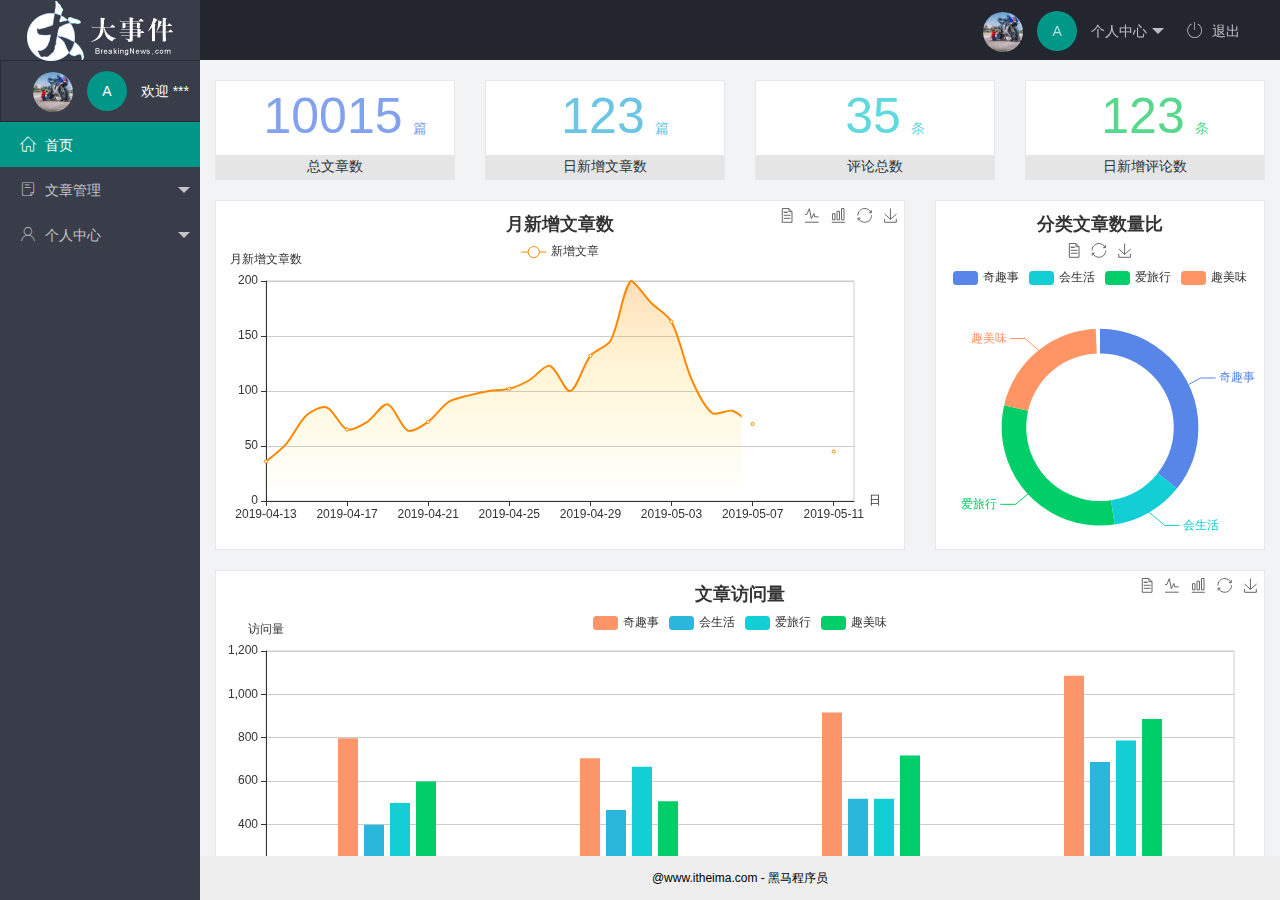
==== commit 6608675e: "完成了个人中心功能的开发" ====
--- a/index.html
+++ b/index.html
@@ -27,9 +27,9 @@
                         个人中心
                     </a>
                     <dl class="layui-nav-child">
-                        <dd><a href="">基本资料</a></dd>
-                        <dd><a href="">更换头像</a></dd>
-                        <dd><a href="">重置密码</a></dd>
+                        <dd><a href="./user/user_info.html" target="fm">基本资料</a></dd>
+                        <dd><a href="./user/user_avatar.html" target="fm">更换头像</a></dd>
+                        <dd><a href="./user/user_pwd.html" target="fm">重置密码</a></dd>
                     </dl>
                 </li>
                 <li class="layui-nav-item" lay-header-event="menuRight" lay-unselect>
@@ -79,13 +79,13 @@
                             个人中心
                         </a>
                         <dl class="layui-nav-child">
-                            <dd><a href="javascript:;"><i class="layui-icon layui-icon-app"></i>
+                            <dd><a href="./user/user_info.html" target="fm"><i class="layui-icon layui-icon-app"></i>
                                     基本资料
                                 </a></dd>
-                            <dd><a href="javascript:;"><i class="layui-icon layui-icon-app"></i>
+                            <dd><a href="./user/user_avatar.html" target="fm"><i class="layui-icon layui-icon-app"></i>
                                     更换头像
                                 </a></dd>
-                            <dd><a href="javascript:;"><i class="layui-icon layui-icon-app"></i>
+                            <dd><a href="./user/user_pwd.html" target="fm"><i class="layui-icon layui-icon-app"></i>
                                     重置密码
                                 </a></dd>
                         </dl>
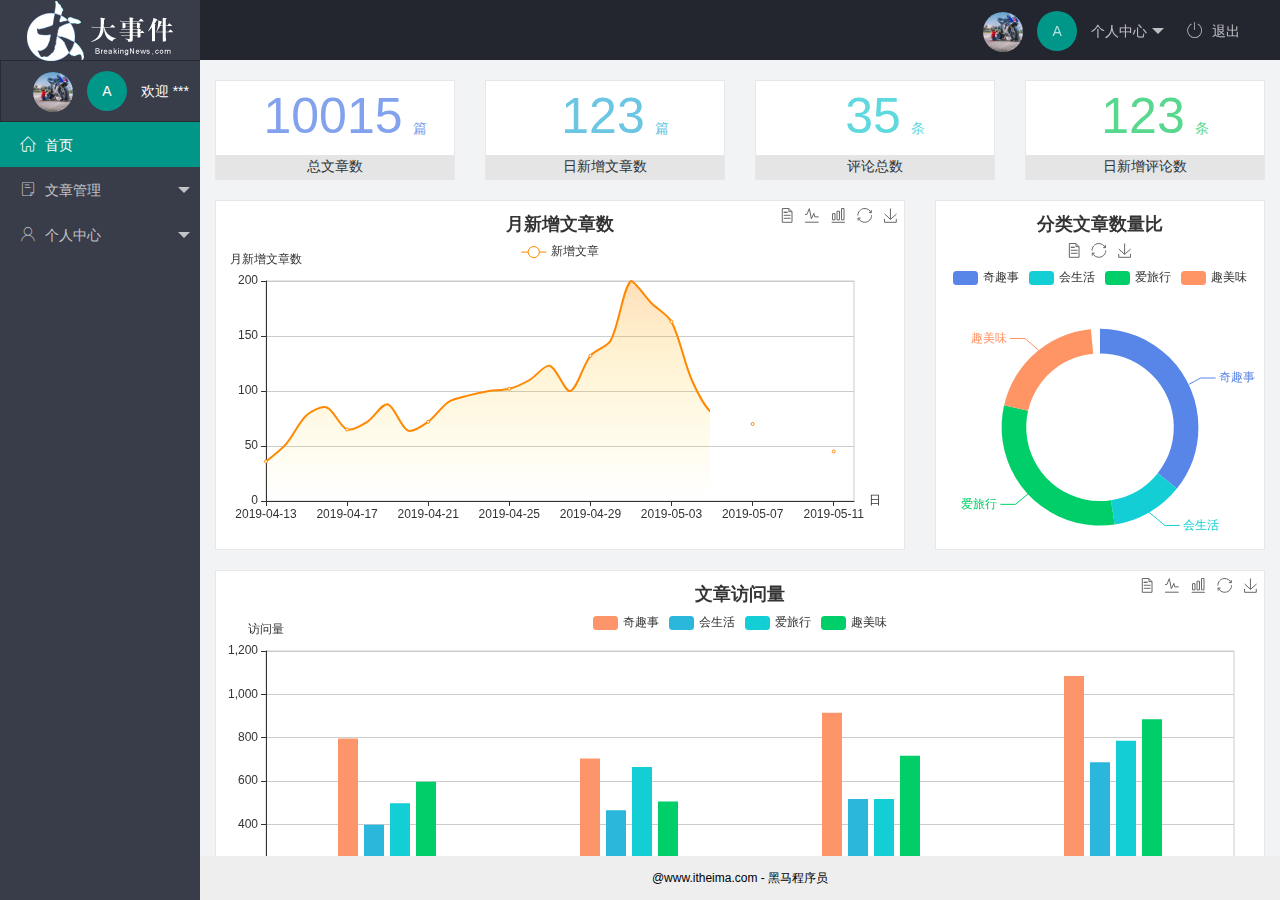
==== commit 726d2349: "完成了文章管理相关内容的开发" ====
--- a/index.html
+++ b/index.html
@@ -61,14 +61,14 @@
                             文章管理
                         </a>
                         <dl class="layui-nav-child">
-                            <dd><a href="javascript:;">
+                            <dd><a href="./article/art_cate.html" target="fm">
                                     <i class="layui-icon layui-icon-app"></i>
                                     文章类别
                                 </a></dd>
-                            <dd><a href="javascript:;"><i class="layui-icon layui-icon-app"></i>
+                            <dd><a href="./article/art_list.html" target="fm"><i class="layui-icon layui-icon-app"></i>
                                     文章列表
                                 </a></dd>
-                            <dd><a href="javascript:;"><i class="layui-icon layui-icon-app"></i>
+                            <dd><a href="./article/art_pub.html" target="fm"><i class="layui-icon layui-icon-app"></i>
                                     发布文章
                                 </a></dd>
                         </dl>
